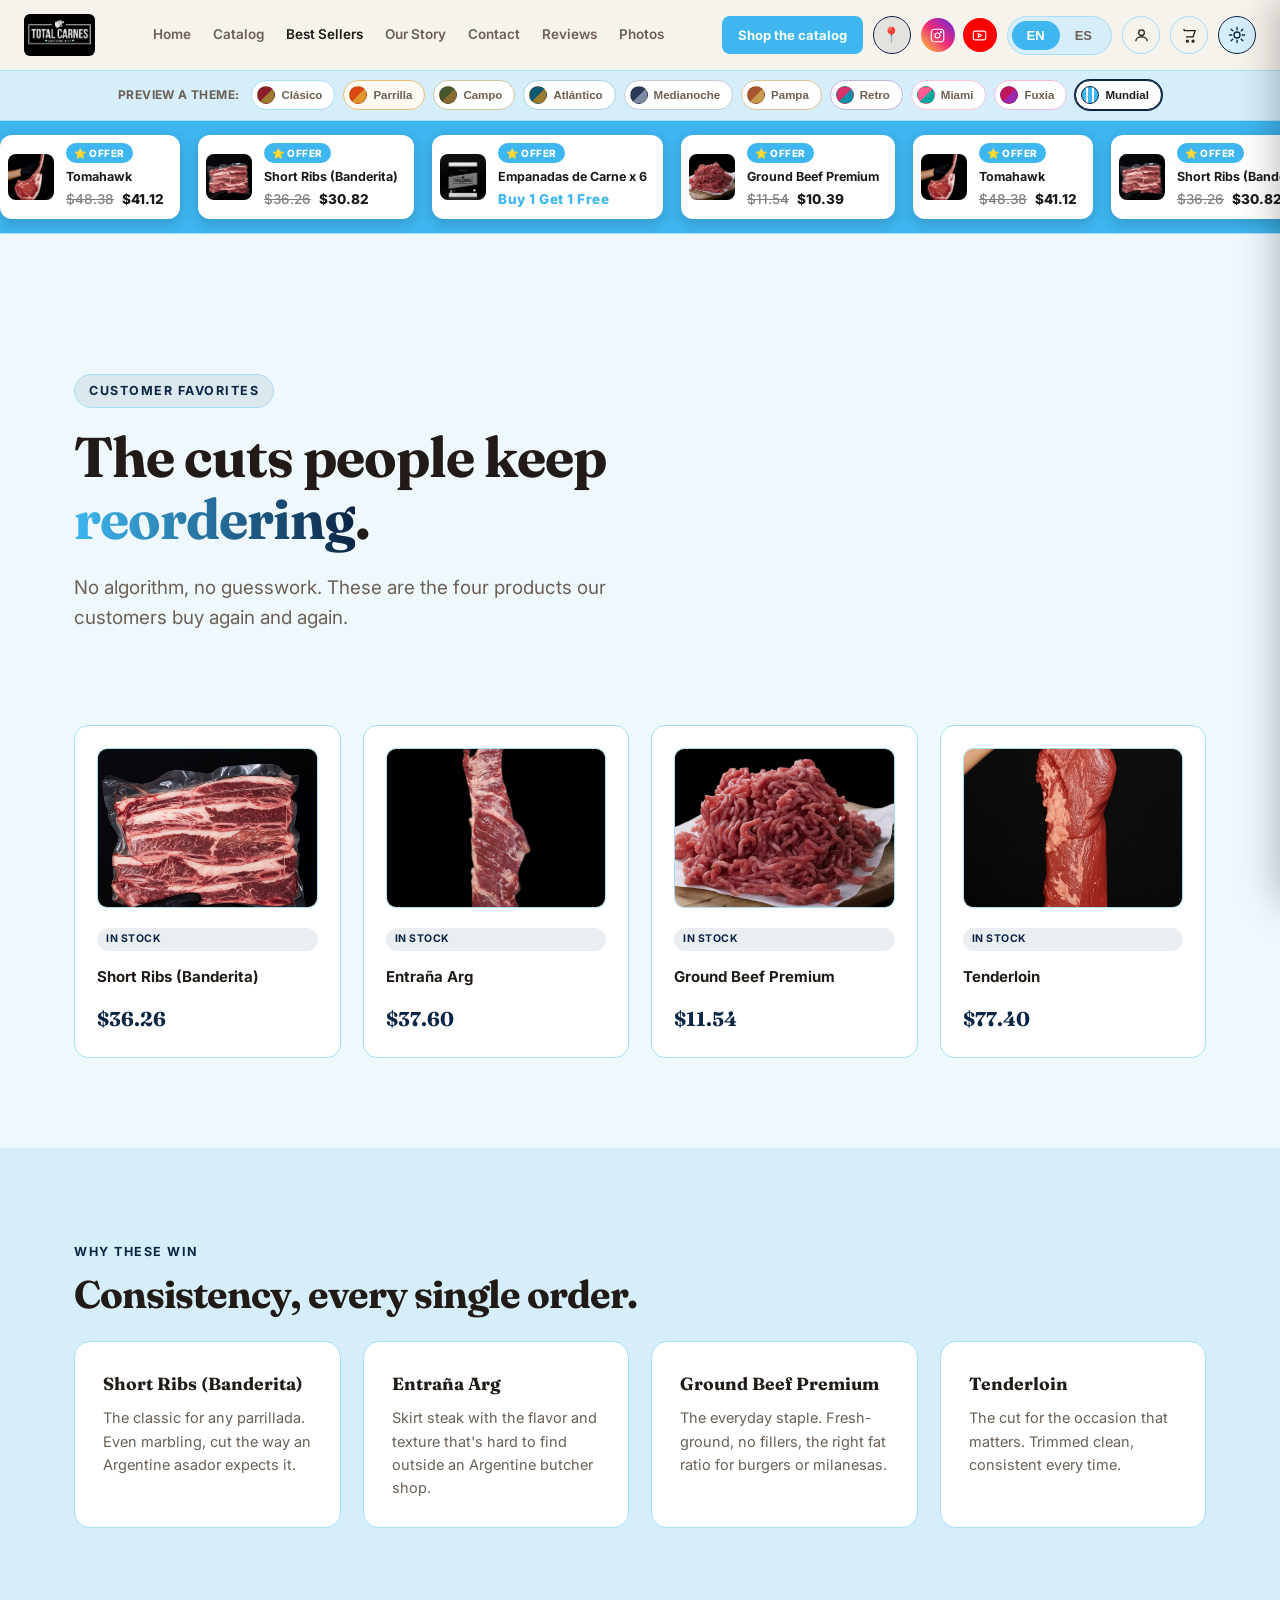
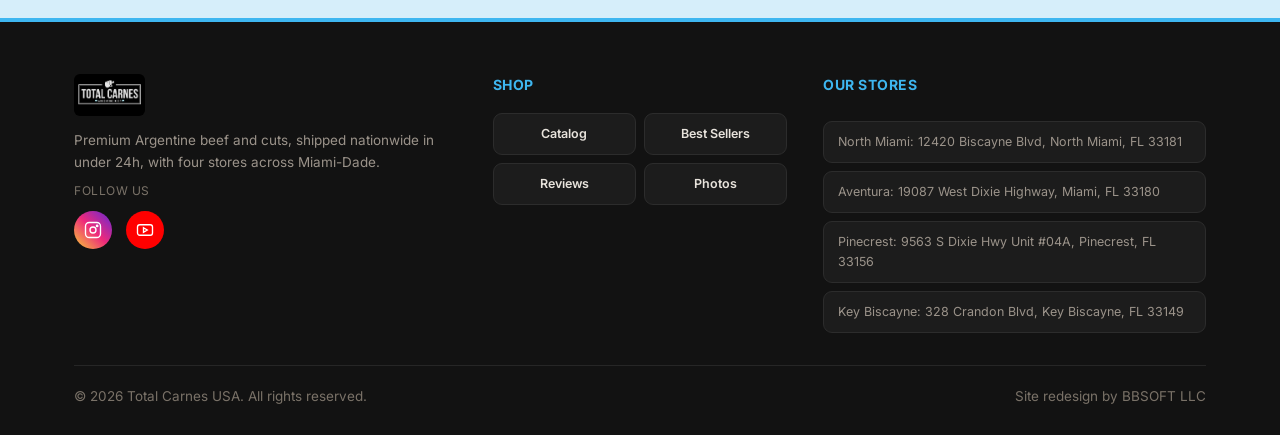
==== best-sellers.html @ 995b19f8 "Fix reviews not translating on the Contact page, trim review meta lines Contact page's onLangChange " ====
<!DOCTYPE html>
<html lang="en">
<head>
<meta charset="UTF-8">
<meta name="viewport" content="width=device-width, initial-scale=1.0">
<title>Best Sellers | Total Carnes USA</title>
<meta name="description" content="The cuts Total Carnes USA customers reorder most: Short Ribs, Entraña, Ground Beef Premium and Tenderloin.">
<meta property="og:title" content="Best Sellers | Total Carnes USA">
<meta property="og:description" content="The cuts Total Carnes USA customers reorder most: Short Ribs, Entraña, Ground Beef Premium and Tenderloin.">
<meta property="og:type" content="website">
<meta property="og:url" content="https://totalcarnesusa.pages.dev/best-sellers.html">
<meta property="og:image" content="https://totalcarnesusa.pages.dev/assets/images/store/storefront-day.png">
<meta property="og:image:width" content="400">
<meta property="og:image:height" content="298">
<meta name="twitter:card" content="summary_large_image">
<meta name="twitter:title" content="Best Sellers | Total Carnes USA">
<meta name="twitter:description" content="The cuts Total Carnes USA customers reorder most: Short Ribs, Entraña, Ground Beef Premium and Tenderloin.">
<meta name="twitter:image" content="https://totalcarnesusa.pages.dev/assets/images/store/storefront-day.png">
<link rel="stylesheet" href="assets/style.css?v=40">
</head>
<body>

<div class="cart-drawer-overlay" id="cart-overlay" onclick="closeCart()"></div>
<div class="cart-drawer" id="cart-drawer">
  <div class="cart-drawer-header">
    <h3 data-i18n="cart_title">Your cart</h3>
    <button class="cart-drawer-close" onclick="closeCart()">✕</button>
  </div>
  <div class="cart-drawer-body" id="cart-drawer-body"></div>
  <div class="cart-drawer-footer">
    <div class="cart-drawer-total-row"><span data-i18n="cart_total">Total</span><span id="cart-drawer-total">$0.00</span></div>
    <button class="btn btn-primary" style="width:100%;justify-content:center;" onclick="checkoutCart()" data-i18n="cart_checkout">Request this order</button>
  </div>
</div>

<div class="smoke-layer" aria-hidden="true">
  <div class="smoke-col c1"><div class="smoke-puff"></div><div class="smoke-puff p2"></div><div class="smoke-puff p3"></div></div>
  <div class="smoke-col c2"><div class="smoke-puff"></div><div class="smoke-puff p2"></div><div class="smoke-puff p3"></div></div>
  <div class="smoke-col c3"><div class="smoke-puff"></div><div class="smoke-puff p2"></div><div class="smoke-puff p3"></div></div>
  <div class="smoke-col c4"><div class="smoke-puff"></div><div class="smoke-puff p2"></div><div class="smoke-puff p3"></div></div>
  <div class="smoke-col c5"><div class="smoke-puff"></div><div class="smoke-puff p2"></div><div class="smoke-puff p3"></div></div>
</div>
<div class="flame-strip" aria-hidden="true">
  <div class="flame f1"></div>
  <div class="flame f2"></div>
  <div class="flame f3"></div>
  <div class="flame f4"></div>
  <div class="flame f5"></div>
  <div class="flame f6"></div>
  <div class="spark s1"></div>
  <div class="spark s2"></div>
  <div class="spark s3"></div>
  <div class="spark s4"></div>
  <div class="spark s5"></div>
  <div class="spark s6"></div>
  <div class="spark s7"></div>
  <div class="spark s8"></div>
  <div class="spark s9"></div>
  <div class="spark s10"></div>
  <div class="spark s11"></div>
  <div class="spark s12"></div>
</div>

<nav class="nav">
  <div class="nav-inner">
    <a href="index.html" class="logo-link"><img src="assets/images/logo.jpg" alt="Total Carnes" class="logo-img"></a>
    <div class="nav-links">
      <a href="index.html" data-i18n="nav_home">Home</a>
      <a href="catalogo.html" data-i18n="nav_catalog">Catalog</a>
      <a href="best-sellers.html" class="current" data-i18n="nav_best">Best Sellers</a>
      <a href="nosotros.html" data-i18n="nav_about">Our Story</a>
      <a href="contacto.html" data-i18n="nav_contact">Contact</a>
      <a href="reviews.html" data-i18n="nav_reviews">Reviews</a>
      <a href="contacto.html#photos-section" data-i18n="nav_photos">Photos</a>
    </div>
    <div class="nav-right">
      <a class="nav-cta" href="catalogo.html" data-i18n="nav_cta">Shop the catalog</a>
      <a class="nav-geo" href="contacto.html#stores-map" title="Find nearest store" aria-label="Find nearest store">📍</a>
      <div class="brand-links nav-brand">
        <a class="icon-instagram" href="https://www.instagram.com/totalcarnes.usa/" target="_blank" rel="noopener" aria-label="Instagram"><svg viewBox="0 0 24 24" fill="none" stroke="currentColor" stroke-width="1.8"><rect x="2" y="2" width="20" height="20" rx="5"></rect><circle cx="12" cy="12" r="4"></circle><circle cx="17.5" cy="6.5" r="1"></circle></svg></a>
        <a class="icon-youtube" href="https://www.youtube.com/watch?v=zVFxLFJM9HE" target="_blank" rel="noopener" aria-label="YouTube"><svg viewBox="0 0 24 24" fill="none" stroke="currentColor" stroke-width="1.8"><rect x="2" y="5" width="20" height="14" rx="3"></rect><polygon points="10 9 15 12 10 15 10 9"></polygon></svg></a>
      </div>
      <div class="lang-toggle">
        <button id="btn-en" class="active" onclick="setLang('en')">EN</button>
        <button id="btn-es" onclick="setLang('es')">ES</button>
      </div>
      <div class="account-dropdown">
        <button class="icon-btn" onclick="toggleAccountPanel()" aria-label="Account">
          <svg viewBox="0 0 24 24" fill="none" stroke="currentColor" stroke-width="1.8"><circle cx="12" cy="8" r="4"></circle><path d="M4 20c0-4 4-6 8-6s8 2 8 6"></path></svg>
        </button>
        <div class="account-panel" id="account-panel">
          <h4 data-i18n="account_title">Account</h4>
          <button class="btn btn-primary" onclick="alert(window.tcAccountNote || 'Design preview. Sign-in would connect to your real customer accounts system.')" data-i18n="account_signin">Sign in</button>
          <div class="account-panel-grid">
            <button data-i18n="account_orders">Orders</button>
            <button data-i18n="account_profile">Profile</button>
          </div>
          <p class="account-note" data-i18n="account_note">Design preview. Sign-in would connect to your real customer accounts system.</p>
        </div>
      </div>
      <button class="icon-btn" onclick="toggleCart()" aria-label="Cart">
        <svg viewBox="0 0 24 24" fill="none" stroke="currentColor" stroke-width="1.8"><path d="M3 4h2l.4 2M7 14h10l3-9H6.4"></path><circle cx="9" cy="20" r="1.4"></circle><circle cx="17" cy="20" r="1.4"></circle></svg>
        <span class="cart-badge" id="cart-badge">0</span>
      </button>
<button class="theme-toggle" onclick="toggleTheme()" aria-label="Toggle light/dark theme">
        <svg class="icon-moon" viewBox="0 0 24 24" fill="none" stroke="currentColor" stroke-width="1.8" stroke-linecap="round" stroke-linejoin="round"><path d="M21 12.5A8.5 8.5 0 1 1 11.5 3 7 7 0 0 0 21 12.5z"></path></svg>
        <svg class="icon-sun" viewBox="0 0 24 24" fill="none" stroke="currentColor" stroke-width="1.8" stroke-linecap="round" stroke-linejoin="round"><circle cx="12" cy="12" r="4"></circle><path d="M12 2v3M12 19v3M4.2 4.2l2.1 2.1M17.7 17.7l2.1 2.1M2 12h3M19 12h3M4.2 19.8l2.1-2.1M17.7 6.3l2.1-2.1"></path></svg>
      </button>
    </div>
    <button class="nav-burger" id="nav-burger" aria-label="Menu"><span></span><span></span><span></span></button>
  </div>
  <div class="mobile-menu" id="mobile-menu">
    <a href="index.html" data-i18n="nav_home">Home</a>
    <a href="catalogo.html" data-i18n="nav_catalog">Catalog</a>
    <a href="best-sellers.html" data-i18n="nav_best">Best Sellers</a>
    <a href="nosotros.html" data-i18n="nav_about">Our Story</a>
    <a href="contacto.html" data-i18n="nav_contact">Contact</a>
      <a href="reviews.html" data-i18n="nav_reviews">Reviews</a>
      <a href="contacto.html#photos-section" data-i18n="nav_photos">Photos</a>
  </div>
</nav>

<div class="theme-strip">
  <span class="theme-strip-label" data-i18n="palette_label">Preview a theme:</span>
  <div class="theme-strip-swatches">
    <button class="swatch-btn" data-palette="classic" onclick="setPalette('classic')"><span class="swatch-dot sw-classic"></span>Clásico</button>
    <button class="swatch-btn" data-palette="parrilla" onclick="setPalette('parrilla')"><span class="swatch-dot sw-parrilla"></span>Parrilla</button>
    <button class="swatch-btn" data-palette="campo" onclick="setPalette('campo')"><span class="swatch-dot sw-campo"></span>Campo</button>
    <button class="swatch-btn" data-palette="atlantico" onclick="setPalette('atlantico')"><span class="swatch-dot sw-atlantico"></span>Atlántico</button>
    <button class="swatch-btn" data-palette="medianoche" onclick="setPalette('medianoche')"><span class="swatch-dot sw-medianoche"></span>Medianoche</button>
    <button class="swatch-btn" data-palette="pampa" onclick="setPalette('pampa')"><span class="swatch-dot sw-pampa"></span>Pampa</button>
    <button class="swatch-btn" data-palette="retro" onclick="setPalette('retro')"><span class="swatch-dot sw-retro"></span>Retro</button>
    <button class="swatch-btn" data-palette="miami" onclick="setPalette('miami')"><span class="swatch-dot sw-miami"></span>Miami</button>
    <button class="swatch-btn" data-palette="fuxia" onclick="setPalette('fuxia')"><span class="swatch-dot sw-fuxia"></span>Fuxia</button>
    <button class="swatch-btn active" data-palette="mundial" onclick="setPalette('mundial')"><span class="swatch-dot sw-mundial"></span>Mundial</button>
  </div>
</div>

<div class="offers-ticker">
  <div class="offers-track"></div>
</div>

<section class="page-hero">
  <div class="container">
    <div class="hero-content">
      <span class="eyebrow" data-i18n="ph_eyebrow">CUSTOMER FAVORITES</span>
      <h1 data-i18n="ph_title">The cuts people keep <span class="grad">reordering</span>.</h1>
      <p class="subhead" data-i18n="ph_sub">No algorithm, no guesswork. These are the four products our customers buy again and again.</p>
    </div>
  </div>
</section>

<section style="padding-top:0;">
  <div class="container">
    <div class="grid" id="grid-best"></div>
  </div>
</section>

<section class="story-section">
  <div class="container">
    <div class="fade-in">
      <span class="section-tag" data-i18n="why_tag">WHY THESE WIN</span>
      <h2 class="section-title" data-i18n="why_title">Consistency, every single order.</h2>
    </div>
    <div class="grid">
      <div class="card fade-in">
        <h3 data-i18n="why1_title">Short Ribs (Banderita)</h3>
        <p data-i18n="why1_desc">The classic for any parrillada. Even marbling, cut the way an Argentine asador expects it.</p>
      </div>
      <div class="card fade-in">
        <h3 data-i18n="why2_title">Entraña Arg</h3>
        <p data-i18n="why2_desc">Skirt steak with the flavor and texture that's hard to find outside an Argentine butcher shop.</p>
      </div>
      <div class="card fade-in">
        <h3 data-i18n="why3_title">Ground Beef Premium</h3>
        <p data-i18n="why3_desc">The everyday staple. Fresh-ground, no fillers, the right fat ratio for burgers or milanesas.</p>
      </div>
      <div class="card fade-in">
        <h3 data-i18n="why4_title">Tenderloin</h3>
        <p data-i18n="why4_desc">The cut for the occasion that matters. Trimmed clean, consistent every time.</p>
      </div>
    </div>
  </div>
</section>

<footer>
  <div class="container">
    <div class="footer-grid">
      <div class="footer-col">
        <img src="assets/images/logo.jpg" alt="Total Carnes" class="logo-img" style="margin-bottom:14px;">
        <p data-i18n="footer_brand_desc">Premium Argentine beef and cuts, shipped nationwide in under 24h, with four stores across Miami-Dade.</p>
        <span class="footer-follow-label" data-i18n="footer_follow">Follow us</span>
        <div class="brand-links">
          <a class="icon-instagram" href="https://www.instagram.com/totalcarnes.usa/" target="_blank" rel="noopener" aria-label="Instagram"><svg viewBox="0 0 24 24" fill="none" stroke="currentColor" stroke-width="1.8"><rect x="2" y="2" width="20" height="20" rx="5"></rect><circle cx="12" cy="12" r="4"></circle><circle cx="17.5" cy="6.5" r="1"></circle></svg></a>
          <a class="icon-youtube" href="https://www.youtube.com/watch?v=zVFxLFJM9HE" target="_blank" rel="noopener" aria-label="YouTube"><svg viewBox="0 0 24 24" fill="none" stroke="currentColor" stroke-width="1.8"><rect x="2" y="5" width="20" height="14" rx="3"></rect><polygon points="10 9 15 12 10 15 10 9"></polygon></svg></a>
        </div>
      </div>
      <div class="footer-col">
        <h4 data-i18n="footer_shop">Shop</h4>
        <div class="footer-col-buttons">
          <a class="footer-link-btn" href="catalogo.html" data-i18n="nav_catalog">📋 Catalog</a>
          <a class="footer-link-btn" href="best-sellers.html" data-i18n="nav_best">⭐ Best Sellers</a>
          <a class="footer-link-btn" href="reviews.html" data-i18n="nav_reviews">💬 Reviews</a>
          <a class="footer-link-btn" href="contacto.html#photos-section" data-i18n="nav_photos">📷 Photos</a>
        </div>
      </div>
      <div class="footer-col">
        <a href="contacto.html#stores-map"><h4 class="footer-link-btn-heading" data-i18n="footer_locations_title">📍 Our stores</h4></a>
        <div class="footer-col-buttons footer-stores">
          <a class="footer-store-link" href="contacto.html#stores-map" data-i18n="addr_northmiami">North Miami: 12420 Biscayne Blvd</a>
          <a class="footer-store-link" href="contacto.html#stores-map" data-i18n="addr_aventura">Aventura: 19087 West Dixie Highway</a>
          <a class="footer-store-link" href="contacto.html#stores-map" data-i18n="addr_pinecrest">Pinecrest: 9563 S Dixie Hwy #04A</a>
          <a class="footer-store-link" href="contacto.html#stores-map" data-i18n="addr_keybiscayne">Key Biscayne: 328 Crandon Blvd</a>
        </div>
      </div>
    </div>
    <div class="footer-bottom">
      <span data-i18n="footer_rights">© 2026 Total Carnes USA. All rights reserved.</span>
      <span data-i18n="footer_credit">Site redesign by BBSOFT LLC</span>
    </div>
  </div>
</footer>

<script src="assets/cart.js"></script>
<script src="assets/common.js?v=24"></script>
<script src="assets/catalog-data.js?v=26"></script>
<script>
initSite({
  en:{
    ph_eyebrow:"CUSTOMER FAVORITES",
    ph_title:'The cuts people keep <span class="grad">reordering</span>.',
    ph_sub:"No algorithm, no guesswork. These are the four products our customers buy again and again.",
    why_tag:"WHY THESE WIN",
    why_title:"Consistency, every single order.",
    why1_title:"Short Ribs (Banderita)", why1_desc:"The classic for any parrillada. Even marbling, cut the way an Argentine asador expects it.",
    why2_title:"Entraña Arg", why2_desc:"Skirt steak with the flavor and texture that's hard to find outside an Argentine butcher shop.",
    why3_title:"Ground Beef Premium", why3_desc:"The everyday staple. Fresh-ground, no fillers, the right fat ratio for burgers or milanesas.",
    why4_title:"Tenderloin", why4_desc:"The cut for the occasion that matters. Trimmed clean, consistent every time.",
    unit_lb:"/lb"
  },
  es:{
    ph_eyebrow:"FAVORITOS DE LOS CLIENTES",
    ph_title:'Los cortes que la gente vuelve a <span class="grad">pedir</span>.',
    ph_sub:"Sin algoritmos ni adivinanzas. Estos son los cuatro productos que nuestros clientes compran una y otra vez.",
    why_tag:"POR QUÉ GANAN",
    why_title:"Consistencia, en cada pedido.",
    why1_title:"Short Ribs (Banderita)", why1_desc:"El clásico de toda parrillada. Marmoleo uniforme, cortado como espera un asador argentino.",
    why2_title:"Entraña Arg", why2_desc:"Con el sabor y la textura difíciles de encontrar fuera de una carnicería argentina.",
    why3_title:"Ground Beef Premium", why3_desc:"El básico de todos los días. Recién molido, sin rellenos, con la proporción de grasa justa.",
    why4_title:"Tenderloin (Lomo)", why4_desc:"El corte para la ocasión especial. Bien limpio, consistente siempre.",
    unit_lb:"/lb"
  }
});
function renderBestGrid(){
  renderBestSellers('grid-best', [
    ["Short Ribs (Banderita)", 36.26, "short-ribs-banderita", true],
    ["Entraña Arg", 37.60, "entrana-arg", true],
    ["Ground Beef Premium", 11.54, "ground-beef-premium", true],
    ["Tenderloin", 77.40, "tenderloin", true]
  ]);
}
renderBestGrid();
renderOffersTicker();
window.onLangChange = function(){ renderBestGrid(); renderOffersTicker(); };
</script>
</body>
</html>
---- assets/style.css ----
@import url('https://fonts.googleapis.com/css2?family=Fraunces:opsz,wght@9..144,500;9..144,600;9..144,700;9..144,800&family=Inter:wght@400;500;600;700;800&family=VT323&display=swap');

:root{
  /* default = light, "Classic" palette — deep wine red, neutral ivory */
  --bg:#f6f2ec;
  --bg-alt:#ece4d8;
  --card:#ffffff;
  --border:#ddd0bd;
  --text:#211a16;
  --muted:#6c5f54;
  --accent:#8e1d2c;
  --accent2:#9c7a2e;
  --accent-soft:rgba(142,29,44,0.08);
  --gold-soft:rgba(156,122,46,0.1);
}

/* dark mode — softer charcoal/brown, not pure black */
[data-theme="dark"]{
  --bg:#241a16;
  --bg-alt:#2c211c;
  --card:#342621;
  --border:#4a3a32;
  --text:#f6efe6;
  --muted:#c2b1a3;
  --accent:#b3404a;
  --accent2:#c9a13d;
  --accent-soft:rgba(179,64,74,0.16);
  --gold-soft:rgba(201,161,61,0.12);
}
[data-theme="dark"] .nav{background:rgba(36,26,22,0.96);}
[data-theme="light"] .nav{background:rgba(246,242,236,0.96);}
.lang-toggle, .theme-toggle{background:rgba(255,255,255,0.6);}
[data-theme="dark"] .lang-toggle, [data-theme="dark"] .theme-toggle{background:rgba(52,38,33,0.85);}
[data-theme="light"] .btn-secondary:hover{background:var(--bg-alt);}

/* alternate color palettes — distinct hue + tint, not just accent color */

/* Parrilla — vivid fire orange, high-contrast char tones */
[data-palette="parrilla"]{
  --accent:#d9480f; --accent2:#e0962a;
  --accent-soft:rgba(217,72,15,0.12); --gold-soft:rgba(224,150,42,0.14);
  --bg:#fdebd6; --bg-alt:#fad9b3; --card:#fffaf3; --border:#f0bd7d;
}
[data-theme="dark"][data-palette="parrilla"]{
  --accent:#ff7a29; --accent2:#ffc24d;
  --accent-soft:rgba(255,122,41,0.22); --gold-soft:rgba(255,194,77,0.16);
  --bg:#1a0f08; --bg-alt:#23140a; --card:#2e190d; --border:#4a2812;
  --text:#fbe9d6; --muted:#d3a787;
}

/* Campo — olive green, earthy cream */
[data-palette="campo"]{
  --accent:#46562b; --accent2:#8a6c30;
  --accent-soft:rgba(70,86,43,0.1); --gold-soft:rgba(138,108,48,0.12);
  --bg:#f3f1e2; --bg-alt:#e7e2c8; --card:#ffffff; --border:#cdc49a;
}
[data-theme="dark"][data-palette="campo"]{
  --accent:#7c9a52; --accent2:#c9a66b;
  --accent-soft:rgba(124,154,82,0.18); --gold-soft:rgba(201,166,107,0.14);
  --bg:#161a0f; --bg-alt:#1e2415; --card:#272e1c; --border:#3a4527;
  --text:#f1f0e4; --muted:#bfc1a7;
}

/* Atlántico — teal & navy, coastal */
[data-palette="atlantico"]{
  --accent:#0e5a73; --accent2:#9c7a2e;
  --accent-soft:rgba(14,90,115,0.1); --gold-soft:rgba(156,122,46,0.1);
  --bg:#e7f2f5; --bg-alt:#cfe6ec; --card:#ffffff; --border:#a9d2dc;
}
[data-theme="dark"][data-palette="atlantico"]{
  --accent:#3a93b3; --accent2:#d4a13d;
  --accent-soft:rgba(58,147,179,0.18); --gold-soft:rgba(212,161,61,0.14);
  --bg:#081820; --bg-alt:#0d212a; --card:#142e38; --border:#234650;
  --text:#e9f4f6; --muted:#a7c2c8;
}

/* Medianoche — navy/charcoal with silver, premium/elegant */
[data-palette="medianoche"]{
  --accent:#2b3a55; --accent2:#7d8aa3;
  --accent-soft:rgba(43,58,85,0.1); --gold-soft:rgba(125,138,163,0.14);
  --bg:#eceef2; --bg-alt:#dde1e8; --card:#ffffff; --border:#c4cad6;
}
[data-theme="dark"][data-palette="medianoche"]{
  --accent:#5b73a3; --accent2:#c7ccd6;
  --accent-soft:rgba(91,115,163,0.22); --gold-soft:rgba(199,204,214,0.12);
  --bg:#0a0d14; --bg-alt:#10141d; --card:#161b26; --border:#252c3b;
  --text:#eef0f5; --muted:#a3aabb;
}

/* Pampa — terracotta & wheat, warm and neutral */
[data-palette="pampa"]{
  --accent:#a8542c; --accent2:#c79a4f;
  --accent-soft:rgba(168,84,44,0.1); --gold-soft:rgba(199,154,79,0.14);
  --bg:#f8eee0; --bg-alt:#efdfc4; --card:#ffffff; --border:#ddc295;
}
[data-theme="dark"][data-palette="pampa"]{
  --accent:#d37a45; --accent2:#e0bb73;
  --accent-soft:rgba(211,122,69,0.2); --gold-soft:rgba(224,187,115,0.14);
  --bg:#1d140d; --bg-alt:#261b11; --card:#312317; --border:#4a3520;
  --text:#f5e9d8; --muted:#c7ad8e;
}

/* Retro — 1980s arcade/console: neon magenta + green, pixel font */
[data-palette="retro"]{
  --accent:#d6336c; --accent2:#0891a8;
  --accent-soft:rgba(214,51,108,0.1); --gold-soft:rgba(8,145,168,0.12);
  --bg:#e9e6f7; --bg-alt:#d9d3ef; --card:#ffffff; --border:#bdb3e0;
}
[data-theme="dark"][data-palette="retro"]{
  --accent:#ff2e88; --accent2:#39ff8c;
  --accent-soft:rgba(255,46,136,0.22); --gold-soft:rgba(57,255,140,0.14);
  --bg:#0a0a18; --bg-alt:#11112a; --card:#181838; --border:#2e2e58;
  --text:#eef0ff; --muted:#9b9bc9;
}
/* retro accent font only on big display headings — keeps Fraunces everywhere else */
[data-palette="retro"] h1{
  font-family:'VT323', monospace;letter-spacing:1px;text-transform:uppercase;
}
[data-palette="retro"] .product-card, [data-palette="retro"] .card, [data-palette="retro"] .location-card{
  border-width:2px;border-style:solid;position:relative;
}
[data-theme="dark"][data-palette="retro"] .product-card:hover,
[data-theme="dark"][data-palette="retro"] .card:hover{
  box-shadow:0 0 0 2px var(--accent2), 0 0 18px rgba(57,255,140,0.4);
}
/* small retro game-icon stickers on cards, decorative only */
[data-palette="retro"] .product-card::after, [data-palette="retro"] .card::after{
  content:'🕹️';position:absolute;top:10px;right:10px;font-size:15px;opacity:.55;
}
[data-palette="retro"] .product-card:nth-child(3n+2)::after, [data-palette="retro"] .card:nth-child(3n+2)::after{content:'👾';}
[data-palette="retro"] .product-card:nth-child(3n+3)::after, [data-palette="retro"] .card:nth-child(3n+3)::after{content:'🍄';}
[data-palette="retro"] .eyebrow::before{content:'⭐ ';}

/* Miami — Inter Miami CF pink & black */
[data-palette="miami"]{
  --accent:#f7b5cd; --accent2:#1a1a1a;
  --accent-soft:rgba(247,181,205,0.18); --gold-soft:rgba(26,26,26,0.08);
  --bg:#fff0f6; --bg-alt:#fde1ec; --card:#ffffff; --border:#f6c4dc;
}
[data-theme="dark"][data-palette="miami"]{
  --accent:#ff6fb0; --accent2:#f7b5cd;
  --accent-soft:rgba(255,111,176,0.22); --gold-soft:rgba(247,181,205,0.14);
  --bg:#120608; --bg-alt:#1a0b0f; --card:#241016; --border:#3a1c26;
  --text:#fbe9f0; --muted:#c98ba6;
}

/* Mundial — Argentina albiceleste, vivid sky blue & navy */
[data-palette="mundial"]{
  --accent:#3eb6f0; --accent2:#0b2545;
  --accent-soft:rgba(62,182,240,0.14); --gold-soft:rgba(11,37,69,0.08);
  --bg:#eef8fd; --bg-alt:#d6eefa; --card:#ffffff; --border:#a8def5;
}
[data-theme="dark"][data-palette="mundial"]{
  --accent:#5cd0ff; --accent2:#ffd54a;
  --accent-soft:rgba(92,208,255,0.22); --gold-soft:rgba(255,213,74,0.14);
  --bg:#040d1a; --bg-alt:#081729; --card:#0d2138; --border:#16385a;
  --text:#e8f7ff; --muted:#8fc4e0;
}

/* Fuxia — vivid magenta/fuchsia with deep purple */
[data-palette="fuxia"]{
  --accent:#c2185b; --accent2:#9c27b0;
  --accent-soft:rgba(194,24,91,0.1); --gold-soft:rgba(156,39,176,0.12);
  --bg:#fdf0f6; --bg-alt:#fbe0ee; --card:#ffffff; --border:#f3b8da;
}
[data-theme="dark"][data-palette="fuxia"]{
  --accent:#ff3d9a; --accent2:#c454e0;
  --accent-soft:rgba(255,61,154,0.22); --gold-soft:rgba(196,84,224,0.16);
  --bg:#1a0a14; --bg-alt:#23101c; --card:#2e1426; --border:#4a1f3c;
  --text:#fbe9f3; --muted:#cf9bba;
}

/* Parrilla theme — real-looking black grill smoke, rising from the bottom, every page */
.smoke-layer{
  position:fixed;inset:0;pointer-events:none;z-index:400;overflow:hidden;display:none;
  contain:strict;
}
[data-palette="parrilla"] .smoke-layer{display:block;}
.smoke-col{position:absolute;bottom:-40px;width:120px;height:100%;}
.smoke-col.c1{left:2%;}
.smoke-col.c2{left:22%;}
.smoke-col.c3{left:42%;}
.smoke-col.c4{left:62%;}
.smoke-col.c5{left:82%;}
.smoke-puff{
  position:absolute;bottom:0;left:0;width:100px;height:170px;
  border-radius:45% 55% 50% 50% / 60% 60% 40% 40%;
  background:radial-gradient(ellipse at 50% 60%, rgba(15,15,15,0.32) 0%, rgba(35,35,35,0.2) 40%, rgba(50,50,50,0.08) 65%, transparent 80%);
  filter:blur(7px);opacity:0;animation:smoke-rise 7s cubic-bezier(.3,.6,.4,1) infinite;
  will-change:transform,opacity;
}
[data-theme="dark"] .smoke-puff{
  background:radial-gradient(ellipse at 50% 60%, rgba(225,225,225,0.22) 0%, rgba(190,190,190,0.14) 40%, rgba(160,160,160,0.06) 65%, transparent 80%);
}
.smoke-puff.p2{width:80px;height:140px;animation-delay:1.6s;filter:blur(9px);}
.smoke-puff.p3{width:64px;height:110px;animation-delay:3.2s;filter:blur(10px);}
.smoke-col.c2 .smoke-puff{animation-delay:0.9s;}
.smoke-col.c2 .smoke-puff.p2{animation-delay:2.5s;}
.smoke-col.c2 .smoke-puff.p3{animation-delay:4.1s;}
.smoke-col.c3 .smoke-puff{animation-delay:2.1s;}
.smoke-col.c3 .smoke-puff.p2{animation-delay:3.7s;}
.smoke-col.c3 .smoke-puff.p3{animation-delay:5.3s;}
.smoke-col.c4 .smoke-puff{animation-delay:0.4s;}
.smoke-col.c4 .smoke-puff.p2{animation-delay:2.0s;}
.smoke-col.c4 .smoke-puff.p3{animation-delay:3.6s;}
.smoke-col.c5 .smoke-puff{animation-delay:2.8s;}
.smoke-col.c5 .smoke-puff.p2{animation-delay:4.4s;}
.smoke-col.c5 .smoke-puff.p3{animation-delay:6.0s;}
@keyframes smoke-rise{
  0%{ bottom:-10%; transform:translateX(0) scale(0.55) rotate(0deg); opacity:0; }
  8%{ opacity:0.5; }
  30%{ transform:translateX(-18px) scale(0.95) rotate(-5deg); }
  55%{ bottom:45%; transform:translateX(22px) scale(1.4) rotate(6deg); opacity:0.3; }
  80%{ transform:translateX(-10px) scale(1.9) rotate(-4deg); opacity:0.13; }
  100%{ bottom:108%; transform:translateX(15px) scale(2.4) rotate(5deg); opacity:0; }
}

/* Parrilla theme — small flames and rising embers along the bottom edge */
.flame-strip{
  position:fixed;bottom:0;left:0;width:100%;height:320px;
  pointer-events:none;z-index:401;display:none;overflow:visible;
  contain:layout style paint;
}
[data-palette="parrilla"] .flame-strip{display:block;}
.flame-strip::before{
  content:'';position:absolute;bottom:0;left:0;width:100%;height:22px;
  background:linear-gradient(0deg, rgba(255,110,20,0.35), transparent);
  filter:blur(6px);
}
.flame{
  position:absolute;bottom:-6px;width:20px;height:26px;
  background:linear-gradient(0deg, #fff3c4 0%, #ffc23f 22%, #ff8a1a 50%, #e23a0a 78%, transparent 100%);
  clip-path:polygon(50% 0%, 68% 22%, 84% 42%, 72% 62%, 88% 80%, 50% 100%, 12% 80%, 28% 62%, 16% 42%, 32% 22%);
  opacity:.85;
  animation:flame-flicker 1.3s ease-in-out infinite alternate;
  transform-origin:50% 100%;
  will-change:transform,opacity;
}
.flame.f1{left:3%;height:20px;animation-duration:1.05s;}
.flame.f2{left:18%;height:28px;animation-duration:1.6s;animation-delay:.2s;}
.flame.f3{left:35%;height:22px;animation-duration:1.25s;animation-delay:.45s;}
.flame.f4{left:53%;height:30px;animation-duration:1.7s;animation-delay:.1s;}
.flame.f5{left:71%;height:21px;animation-duration:1.15s;animation-delay:.35s;}
.flame.f6{left:87%;height:25px;animation-duration:1.5s;animation-delay:.55s;}
@keyframes flame-flicker{
  0%{ transform:scaleY(1) scaleX(1) skewX(0deg); opacity:.8; }
  30%{ transform:scaleY(1.1) scaleX(.94) skewX(-4deg); opacity:.95; }
  60%{ transform:scaleY(.9) scaleX(1.06) skewX(4deg); opacity:.72; }
  100%{ transform:scaleY(1.06) scaleX(.97) skewX(-2deg); opacity:.9; }
}
.spark{
  position:absolute;bottom:18px;width:4px;height:4px;border-radius:50%;
  background:radial-gradient(circle, #fff6d0 0%, #ffb347 45%, #e0480f 75%, transparent 100%);
  box-shadow:0 0 3px 1px rgba(255,90,10,0.7);
  opacity:0;
  animation:spark-rise 3.2s ease-out infinite;
  will-change:transform,opacity;
}
.spark.s1{left:5%;animation-delay:0s;}
.spark.s2{left:14%;animation-delay:.9s;}
.spark.s3{left:23%;animation-delay:.4s;}
.spark.s4{left:32%;animation-delay:1.6s;}
.spark.s5{left:41%;animation-delay:1.1s;}
.spark.s6{left:50%;animation-delay:.2s;}
.spark.s7{left:59%;animation-delay:1.8s;}
.spark.s8{left:67%;animation-delay:.7s;}
.spark.s9{left:76%;animation-delay:1.4s;}
.spark.s10{left:85%;animation-delay:.3s;}
.spark.s11{left:92%;animation-delay:1.0s;}
.spark.s12{left:98%;animation-delay:1.9s;}
@keyframes spark-rise{
  0%{ bottom:14px; opacity:0; transform:translateX(0) scale(1); }
  10%{ opacity:1; }
  60%{ transform:translateX(16px) scale(.75); }
  100%{ bottom:300px; opacity:0; transform:translateX(-12px) scale(.25); }
}

/* photo gallery */
.photo-carousel{overflow:hidden;position:relative;margin-bottom:32px;-webkit-mask-image:linear-gradient(90deg,transparent,#000 4%,#000 96%,transparent);mask-image:linear-gradient(90deg,transparent,#000 4%,#000 96%,transparent);}
.photo-track{display:flex;gap:14px;width:max-content;animation:reviews-scroll 90s linear infinite;}
.photo-track img{width:220px;height:160px;object-fit:cover;border-radius:12px;border:1px solid var(--border);flex:0 0 auto;}
.photo-grid{display:grid;grid-template-columns:repeat(auto-fill,minmax(180px,1fr));gap:14px;}
.photo-grid img{width:100%;height:160px;object-fit:cover;border-radius:12px;border:1px solid var(--border);transition:transform .2s;}
.photo-grid img:hover{transform:scale(1.03);}
.photo-gallery-note{font-size:12.5px;color:var(--muted);margin-top:16px;font-style:italic;}

/* real Google reviews carousel */
.reviews-carousel{overflow:hidden;position:relative;-webkit-mask-image:linear-gradient(90deg,transparent,#000 4%,#000 96%,transparent);mask-image:linear-gradient(90deg,transparent,#000 4%,#000 96%,transparent);}
.reviews-track{display:flex;gap:20px;width:max-content;animation:reviews-scroll 55s linear infinite;}
.reviews-track.paused{animation-play-state:paused;}
.review-slide{
  flex:0 0 300px;background:var(--card);border:1px solid var(--border);border-radius:16px;padding:24px;
  display:flex;flex-direction:column;gap:10px;transition:border-color .2s, transform .2s;
}
.review-slide-top{display:flex;align-items:center;justify-content:space-between;}
.review-slide-stars{color:#f5b400;font-size:14px;letter-spacing:2px;}
.review-slide-google{font-size:11px;color:var(--muted);font-weight:700;}
.review-slide-text{color:var(--muted);font-size:13.5px;font-style:italic;flex:1;line-height:1.5;}
.review-slide-author strong{display:block;font-size:13px;}
.review-slide-author span{font-size:11px;color:var(--muted);}
@keyframes reviews-scroll{from{transform:translateX(0);}to{transform:translateX(-50%);}}

/* offers ticker — continuous right-to-left marquee, below the theme strip */
.offers-ticker{
  overflow:hidden;background:var(--accent);border-bottom:1px solid var(--border);
  padding:14px 0;position:relative;z-index:2;
}
.offers-track{
  display:flex;gap:18px;width:max-content;
  animation:offers-scroll 38s linear infinite;
}
.offer-card{
  display:flex;align-items:center;gap:12px;background:#fff;
  border:none;border-radius:12px;padding:8px 16px 8px 8px;
  box-shadow:0 4px 14px rgba(0,0,0,0.18);
  white-space:nowrap;flex:0 0 auto;
}
.offer-card img{width:46px;height:46px;border-radius:8px;object-fit:cover;flex:0 0 auto;}
.offer-info{display:flex;flex-direction:column;gap:2px;}
.offer-badge{
  display:inline-block;background:var(--accent);color:#fff;font-size:10px;font-weight:800;
  letter-spacing:.5px;padding:2px 8px;border-radius:999px;margin-bottom:2px;width:fit-content;
}
.offer-name{color:#1a1a1a;font-weight:700;font-size:12.5px;}
.offer-price{color:#1a1a1a;font-weight:800;font-size:13.5px;}
.offer-price s{font-weight:500;opacity:.55;margin-right:5px;}
.offer-tag2x1{color:var(--accent);font-weight:800;font-size:13.5px;letter-spacing:.5px;}
@keyframes offers-scroll{
  from{transform:translateX(0);}
  to{transform:translateX(-50%);}
}

/* theme/palette preview strip below header */
.theme-strip{
  position:sticky;top:70px;z-index:850;margin-top:70px;
  background:var(--bg-alt);border-bottom:1px solid var(--border);
  padding:10px 24px;display:flex;align-items:center;gap:12px;flex-wrap:wrap;
  font-size:12px;justify-content:center;
}
.theme-strip-label{color:var(--muted);font-weight:700;letter-spacing:.4px;text-transform:uppercase;}
.theme-strip-swatches{display:flex;gap:8px;flex-wrap:wrap;}
@media(max-width:767px){
  .theme-strip{flex-direction:column;align-items:flex-start;padding:9px 14px;gap:6px;}
  .theme-strip-swatches{
    flex-wrap:nowrap;overflow-x:auto;width:100%;padding-bottom:4px;
    -webkit-overflow-scrolling:touch;scrollbar-width:none;
  }
  .theme-strip-swatches::-webkit-scrollbar{display:none;}
  .swatch-btn{flex:0 0 auto;}
}
.swatch-btn{
  display:flex;align-items:center;gap:6px;border:1px solid var(--border);background:var(--card);
  border-radius:999px;padding:5px 12px 5px 5px;cursor:pointer;color:var(--muted);font-weight:600;font-size:11.5px;
  transition:border-color .2s;
}
.swatch-btn:hover{border-color:var(--accent2);}
.swatch-btn.active{border-color:var(--accent2);color:var(--text);box-shadow:0 0 0 1px var(--accent2);}
.swatch-dot{width:18px;height:18px;border-radius:50%;flex:0 0 auto;border:1px solid rgba(0,0,0,0.15);}
.swatch-dot.sw-classic{background:linear-gradient(135deg,#8e1d2c 50%,#9c7a2e 50%);}
.swatch-dot.sw-parrilla{background:linear-gradient(135deg,#d9480f 50%,#e0962a 50%);}
.swatch-dot.sw-campo{background:linear-gradient(135deg,#46562b 50%,#8a6c30 50%);}
.swatch-dot.sw-atlantico{background:linear-gradient(135deg,#0e5a73 50%,#9c7a2e 50%);}
.swatch-dot.sw-medianoche{background:linear-gradient(135deg,#2b3a55 50%,#7d8aa3 50%);}
.swatch-dot.sw-pampa{background:linear-gradient(135deg,#a8542c 50%,#c79a4f 50%);}
.swatch-dot.sw-retro{background:linear-gradient(135deg,#d6336c 50%,#0891a8 50%);}
.swatch-dot.sw-miami{background:linear-gradient(135deg,#ff5d8f 50%,#00a99d 50%);}
.swatch-dot.sw-fuxia{background:linear-gradient(135deg,#c2185b 50%,#9c27b0 50%);}
.swatch-dot.sw-mundial{background:repeating-linear-gradient(90deg,#3eb6f0 0 4px,#ffffff 4px 6px);border:1px solid #0b2545;}

*{margin:0;padding:0;box-sizing:border-box;}
html{scroll-behavior:smooth;}
body{
  font-family:'Inter', -apple-system, sans-serif;
  background:var(--bg);
  color:var(--text);
  line-height:1.6;
  overflow-x:hidden;
}
h1,h2,h3,.serif{font-family:'Fraunces', serif;}
a{color:inherit;text-decoration:none;}
img{max-width:100%;display:block;}
.container{max-width:1180px;margin:0 auto;padding:0 24px;}

/* nav-right controls (cta + lang + theme), inline in the nav, never overlapping */
.nav-right{display:flex;align-items:center;gap:10px;flex:0 0 auto;}
.lang-toggle{
  display:flex;background:var(--bg-alt);
  border:1px solid var(--border);border-radius:999px;padding:4px;
}
.lang-toggle button{
  background:transparent;border:none;color:var(--muted);
  font-weight:700;font-size:13px;padding:7px 15px;border-radius:999px;
  cursor:pointer;transition:all .2s;
}
.lang-toggle button.active{background:var(--accent);color:#fff;}

/* theme toggle */
.theme-toggle{
  background:var(--bg-alt);border:1.5px solid var(--accent2);color:var(--accent2);
  width:38px;height:38px;border-radius:50%;cursor:pointer;flex:0 0 auto;
  display:flex;align-items:center;justify-content:center;transition:all .2s;
  box-shadow:0 0 0 0 var(--gold-soft);
}
.theme-toggle:hover{background:var(--accent2);color:#fff;box-shadow:0 0 14px var(--gold-soft);}
.theme-toggle svg{width:18px;height:18px;}
.theme-toggle .icon-sun{display:none;}
[data-theme="light"] .theme-toggle .icon-sun{display:block;}
[data-theme="light"] .theme-toggle .icon-moon{display:none;}

/* nav */
.nav{
  position:fixed;top:0;left:0;right:0;z-index:900;
  background:rgba(18,12,10,0.94);
  border-bottom:1px solid var(--border);
}
.nav-inner{
  display:flex;align-items:center;justify-content:space-between;flex-wrap:nowrap;
  padding:14px 24px;max-width:1280px;margin:0 auto;gap:12px;
}
.logo{font-family:'Fraunces',serif;font-weight:700;font-size:21px;letter-spacing:-0.5px;white-space:nowrap;flex:0 0 auto;}
.logo span{color:var(--accent2);}
.logo-link{flex:0 0 auto;display:flex;align-items:center;}
.logo-img{height:42px;width:auto;border-radius:6px;display:block;}
.nav-links{display:none;gap:22px;font-size:13.5px;font-weight:600;color:var(--muted);white-space:nowrap;flex:0 1 auto;min-width:0;}
@media(min-width:920px){.nav-links{display:flex;}}
.nav-links a:hover, .nav-links a.current{color:var(--text);}
.nav-links a{white-space:nowrap;}
.nav-cta{
  display:none;white-space:nowrap;
  background:var(--accent);color:#fff;font-weight:700;font-size:13px;
  padding:9px 16px;border-radius:8px;flex:0 0 auto;
}
@media(min-width:1180px){.nav-cta{display:inline-flex;align-items:center;gap:6px;}}
.nav-geo{
  display:none;flex:0 0 auto;
  background:var(--gold-soft);border:1.5px solid var(--accent2);color:var(--accent2);
  width:38px;height:38px;border-radius:50%;align-items:center;justify-content:center;font-size:15px;
  cursor:pointer;transition:all .2s;
}
.nav-geo:hover{background:var(--accent2);color:#1a1209;}
@media(min-width:920px){.nav-geo{display:inline-flex;}}

/* account + cart icons */
.icon-btn{
  position:relative;flex:0 0 auto;background:transparent;border:1px solid var(--border);color:var(--text);
  width:38px;height:38px;border-radius:50%;display:inline-flex;align-items:center;justify-content:center;
  cursor:pointer;transition:border-color .2s;
}
.icon-btn:hover{border-color:var(--accent2);}
.icon-btn svg{width:17px;height:17px;}
.cart-badge{
  position:absolute;top:-5px;right:-5px;background:var(--accent);color:#fff;
  font-size:10px;font-weight:700;width:18px;height:18px;border-radius:50%;
  display:none;align-items:center;justify-content:center;
}

/* account dropdown */
.account-dropdown{position:relative;}
.account-panel{
  position:absolute;top:calc(100% + 10px);right:0;z-index:950;width:240px;
  background:var(--card);border:1px solid var(--border);border-radius:14px;
  padding:18px;display:none;box-shadow:0 16px 36px rgba(0,0,0,0.25);
}
.account-panel.open{display:block;}
.account-panel h4{font-size:13px;font-weight:700;letter-spacing:.5px;text-transform:uppercase;color:var(--muted);margin-bottom:14px;}
.account-panel .btn{width:100%;justify-content:center;margin-bottom:10px;font-size:13px;padding:11px;}
.account-panel-grid{display:grid;grid-template-columns:1fr 1fr;gap:8px;}
.account-panel-grid button{
  background:var(--bg-alt);border:1px solid var(--border);color:var(--text);border-radius:8px;
  padding:10px 6px;font-size:12px;font-weight:600;cursor:pointer;
}
.account-panel-grid button:hover{border-color:var(--accent2);}
.account-note{font-size:11px;color:var(--muted);margin-top:12px;line-height:1.5;}

/* cart drawer */
.cart-drawer{
  position:fixed;top:0;right:-380px;width:360px;max-width:92vw;height:100%;z-index:1100;
  background:var(--card);border-left:1px solid var(--border);
  box-shadow:-20px 0 40px rgba(0,0,0,0.3);
  display:flex;flex-direction:column;transition:right .3s ease;
}
.cart-drawer.open{right:0;}
.cart-drawer-header{
  display:flex;align-items:center;justify-content:space-between;
  padding:20px 22px;border-bottom:1px solid var(--border);
}
.cart-drawer-header h3{font-family:'Fraunces',serif;font-size:1.2rem;}
.cart-drawer-close{background:none;border:none;font-size:20px;color:var(--muted);cursor:pointer;}
.cart-drawer-body{flex:1 1 auto;overflow-y:auto;padding:18px 22px;}
.cart-empty{color:var(--muted);font-size:14px;}
.cart-line{display:flex;flex-direction:column;gap:8px;padding:14px 0;border-bottom:1px solid var(--border);}
.cart-line-info{display:flex;justify-content:space-between;gap:10px;font-size:13.5px;}
.cart-line-name{font-weight:700;}
.cart-line-price{color:var(--muted);}
.cart-line-controls{display:flex;align-items:center;gap:10px;}
.cart-line-controls button{
  width:26px;height:26px;border-radius:6px;border:1px solid var(--border);background:var(--bg-alt);
  color:var(--text);cursor:pointer;font-size:14px;
}
.cart-remove{margin-left:auto;border:none!important;background:none!important;color:var(--muted);}
.cart-drawer-footer{padding:18px 22px;border-top:1px solid var(--border);}
.cart-drawer-total-row{display:flex;justify-content:space-between;font-weight:700;margin-bottom:14px;font-size:1.05rem;}
.cart-drawer-overlay{
  position:fixed;inset:0;background:rgba(0,0,0,0.4);z-index:1090;display:none;
}
.cart-drawer.open ~ .cart-drawer-overlay, .cart-drawer-overlay.open{display:block;}
.nav-burger{
  display:flex;flex-direction:column;gap:4px;background:none;border:none;cursor:pointer;padding:8px;flex:0 0 auto;
}
@media(min-width:920px){.nav-burger{display:none;}}
@media(max-width:919px){
  .nav-inner{padding:12px 14px;gap:6px;}
  .nav-right{gap:5px;}
  .icon-btn, .theme-toggle{width:34px;height:34px;}
  .lang-toggle button{padding:6px 9px;font-size:12px;}
}
@media(max-width:400px){
  .nav-right{gap:3px;}
  .icon-btn, .theme-toggle{width:32px;height:32px;}
  .lang-toggle button{padding:5px 7px;font-size:11.5px;}
}
.nav-burger span{width:22px;height:2px;background:var(--text);}
.mobile-menu{
  display:none;flex-direction:column;gap:2px;
  background:var(--bg-alt);border-top:1px solid var(--border);
  padding:8px 24px 16px;
}
.mobile-menu.open{display:flex;}
.mobile-menu a{padding:12px 0;font-weight:600;color:var(--muted);border-bottom:1px solid var(--border);}
.mobile-menu a:last-child{border-bottom:none;}

/* hero */
.hero{
  min-height:78vh;display:flex;align-items:center;position:relative;
  padding:120px 0 70px;
  background:
    linear-gradient(100deg, var(--bg) 0%, var(--bg) 36%, rgba(0,0,0,0.45) 70%, rgba(0,0,0,0.15) 100%),
    radial-gradient(circle at 15% 15%, var(--accent-soft), transparent 50%),
    radial-gradient(circle at 85% 65%, var(--gold-soft), transparent 50%),
    url('images/products/tomahawk.jpg') right center / cover no-repeat;
}
.page-hero{min-height:46vh;padding:140px 0 60px;}
.hero-content{max-width:740px;}
.hero-grid{display:grid;gap:48px;align-items:center;}
@media(min-width:980px){.hero-grid{grid-template-columns:1.1fr 0.9fr;}}
@media(max-width:767px){
  .hero{
    min-height:auto;padding:36px 0 48px;
    background:
      radial-gradient(circle at 20% 10%, var(--accent-soft), transparent 55%),
      radial-gradient(circle at 85% 60%, var(--gold-soft), transparent 55%),
      var(--bg);
  }
}

/* route map illustration */
.route-card{
  background:var(--card);border:1px solid var(--border);border-radius:20px;
  padding:28px 24px 22px;position:relative;
}
.route-svg{width:100%;height:auto;display:block;}
.route-line{stroke:var(--border);}
.route-dash{stroke:var(--accent2);stroke-dasharray:6 7;animation:route-dash-move 2.2s linear infinite;}
@keyframes route-dash-move{to{stroke-dashoffset:-130;}}
.route-pin{fill:var(--accent);}
.route-label{fill:var(--text);font-family:'Inter',sans-serif;font-weight:600;}
.route-plane{
  position:absolute;font-size:20px;left:15%;top:75%;
  animation:route-plane-move 4s ease-in-out infinite alternate;
}
@keyframes route-plane-move{
  0%{ left:15%; top:75%; transform:rotate(-32deg); }
  50%{ left:50%; top:20%; transform:rotate(2deg); }
  100%{ left:84%; top:41%; transform:rotate(18deg); }
}
.route-dist{
  text-align:center;font-family:'Fraunces',serif;font-weight:700;
  font-size:1.9rem;color:var(--accent2);margin-top:10px;
}
.route-dist span{font-size:0.85rem;font-weight:600;color:var(--muted);display:block;margin-top:2px;text-transform:none;letter-spacing:0;}
.route-slogan{
  text-align:center;font-family:'Fraunces',serif;font-style:italic;font-weight:600;
  font-size:1.05rem;color:var(--text);margin-top:14px;padding-top:14px;
  border-top:1px solid var(--border);
}
.eyebrow{
  display:inline-block;font-size:12.5px;font-weight:700;letter-spacing:1.5px;
  text-transform:uppercase;color:var(--accent2);margin-bottom:18px;
  border:1px solid var(--border);padding:6px 14px;border-radius:999px;
  background:var(--gold-soft);
}
h1{font-size:clamp(2.1rem, 5vw, 3.5rem);font-weight:700;line-height:1.12;letter-spacing:-1px;margin-bottom:22px;}
h1 .grad{
  background:linear-gradient(90deg,var(--accent),var(--accent2));
  -webkit-background-clip:text;background-clip:text;color:transparent;
}
.subhead{font-size:clamp(1rem,2vw,1.18rem);color:var(--muted);max-width:580px;margin-bottom:32px;}
.cta-row{display:flex;flex-wrap:wrap;gap:14px;margin-bottom:32px;}
.btn{
  display:inline-flex;align-items:center;gap:8px;padding:13px 26px;border-radius:10px;
  font-weight:700;font-size:14.5px;cursor:pointer;transition:transform .15s, box-shadow .15s;
  border:1px solid transparent;
}
.btn-primary{
  background:linear-gradient(90deg,var(--accent),var(--accent2));color:#fff;
  box-shadow:0 8px 22px var(--accent-soft);
}
.btn-primary:hover{transform:translateY(-2px);box-shadow:0 14px 30px var(--accent-soft);}
.btn-secondary{background:transparent;border:1.5px solid var(--border);color:var(--text);}
.btn-secondary:hover{background:var(--card);border-color:var(--accent);transform:translateY(-2px);}
.btn-gold{background:linear-gradient(90deg,var(--accent2),var(--accent));color:#fff;box-shadow:0 8px 22px var(--gold-soft);}
.btn-gold:hover{transform:translateY(-2px);box-shadow:0 14px 30px var(--gold-soft);}
.trust-line{font-size:13.5px;color:var(--muted);display:flex;align-items:center;gap:8px;flex-wrap:wrap;}

/* sections */
section{padding:90px 0;}
.section-tag{font-size:12.5px;font-weight:700;letter-spacing:1.5px;text-transform:uppercase;color:var(--accent2);margin-bottom:14px;}
.section-title{font-size:clamp(1.7rem,4vw,2.4rem);font-weight:700;letter-spacing:-1px;margin-bottom:16px;max-width:700px;}
.section-desc{color:var(--muted);font-size:1.02rem;max-width:620px;margin-bottom:48px;}

.fade-in{opacity:0;transform:translateY(22px);transition:opacity .6s ease, transform .6s ease;}
.fade-in.visible{opacity:1;transform:translateY(0);}

/* highlight strip */
.highlight-strip{background:var(--bg-alt);border-top:1px solid var(--border);border-bottom:1px solid var(--border);padding:28px 0;}
.highlight-grid{display:grid;grid-template-columns:repeat(2,1fr);gap:20px;}
@media(min-width:768px){.highlight-grid{grid-template-columns:repeat(4,1fr);}}
.highlight-item{display:flex;align-items:center;gap:12px;}
.highlight-icon{
  width:42px;height:42px;flex:0 0 auto;display:flex;align-items:center;justify-content:center;
  background:var(--accent-soft);border-radius:50%;color:var(--accent2);
}
.highlight-icon svg{width:20px;height:20px;}
.highlight-text strong{display:block;font-size:14px;}
.highlight-text span{font-size:12.5px;color:var(--muted);}

/* product / card grids */
.grid{display:grid;grid-template-columns:repeat(auto-fit,minmax(260px,1fr));gap:22px;}
.card{
  background:var(--card);border:1px solid var(--border);border-radius:16px;padding:28px;
  transition:border-color .2s, transform .2s;
}
.card:hover{border-color:var(--accent2);transform:translateY(-4px);}
.card-icon{
  width:48px;height:48px;display:flex;align-items:center;justify-content:center;
  background:var(--accent-soft);border:1px solid var(--accent);border-radius:12px;
  margin-bottom:18px;color:var(--accent);
}
.card-icon svg{width:24px;height:24px;}
.card h3{font-size:1.1rem;font-weight:700;margin-bottom:8px;}
.card p{color:var(--muted);font-size:14.5px;}

/* product cards (catalog) */
.product-card{
  background:var(--card);border:1px solid var(--border);border-radius:14px;padding:22px;
  display:flex;flex-direction:column;gap:6px;transition:border-color .2s, transform .2s;
}
.product-card:hover{border-color:var(--accent2);transform:translateY(-3px);}
.product-cut{
  width:40px;height:40px;display:flex;align-items:center;justify-content:center;
  background:var(--gold-soft);border-radius:10px;color:var(--accent2);margin-bottom:10px;
}
.product-cut svg{width:20px;height:20px;}
.product-img{
  width:100%;height:160px;object-fit:cover;border-radius:10px;margin-bottom:14px;
  background:var(--bg-alt);border:1px solid var(--border);
}
.product-name{font-weight:700;font-size:15px;}
.product-tag{font-size:11.5px;color:var(--muted);text-transform:uppercase;letter-spacing:.5px;}
.product-price{font-family:'Fraunces',serif;font-weight:700;font-size:20px;color:var(--accent2);margin-top:8px;}
.product-unit{font-size:11.5px;color:var(--muted);margin-left:2px;}
.category-tag{
  align-self:flex-start;font-size:10.5px;font-weight:700;letter-spacing:.5px;text-transform:uppercase;
  background:var(--accent-soft);color:var(--accent);padding:3px 10px;border-radius:999px;margin-bottom:8px;
}

/* catalog search + view all */
.catalog-search-row{display:flex;gap:12px;flex-wrap:wrap;margin-bottom:18px;}
.catalog-search-wrap{position:relative;flex:1 1 280px;}
.catalog-search-wrap svg{
  position:absolute;left:14px;top:50%;transform:translateY(-50%);width:16px;height:16px;color:var(--muted);
  pointer-events:none;
}
.catalog-search-input{
  width:100%;background:var(--card);border:1px solid var(--border);color:var(--text);
  padding:12px 16px 12px 40px;border-radius:10px;font-size:14px;font-family:inherit;
}
.catalog-search-input:focus{outline:none;border-color:var(--accent2);}
.view-all-btn{
  flex:0 0 auto;background:transparent;border:1px solid var(--border);color:var(--text);
  padding:12px 20px;border-radius:10px;font-size:13px;font-weight:700;cursor:pointer;
  white-space:nowrap;transition:all .2s;
}
.view-all-btn:hover{border-color:var(--accent2);}
.view-all-btn.active{background:var(--accent);border-color:var(--accent);color:#fff;}

.category-block{margin-bottom:56px;}
.category-head{display:flex;align-items:baseline;gap:14px;margin-bottom:24px;flex-wrap:wrap;}
.category-head h2{font-size:1.5rem;font-weight:700;}
.category-count{font-size:13px;color:var(--muted);}

/* catalog filter bar — all controls are inline button groups, nothing overlaps or floats */
.filter-bar{
  display:flex;flex-direction:column;gap:16px;
  padding:20px;background:var(--card);border:1px solid var(--border);border-radius:14px;margin-bottom:24px;
}
.filter-row{display:flex;flex-wrap:wrap;gap:14px;align-items:center;}
.filter-group-label{font-size:11px;font-weight:700;letter-spacing:.5px;text-transform:uppercase;color:var(--muted);margin-right:2px;}

/* generic pill button group (stock filter, sort) */
.btn-group{display:flex;flex-wrap:wrap;gap:8px;}
.pill-btn{
  background:transparent;border:1px solid var(--border);color:var(--muted);
  padding:10px 16px;border-radius:999px;font-size:12px;font-weight:700;
  letter-spacing:.4px;text-transform:uppercase;cursor:pointer;transition:all .2s;
}
.pill-btn:hover{border-color:var(--accent2);color:var(--text);}
.pill-btn.active{background:var(--accent2);border-color:var(--accent2);color:#fff;}

.items-count{font-size:13px;color:var(--muted);margin-left:auto;}
.unit-group{margin-left:10px;}
.unit-btn{min-width:42px;justify-content:center;}

/* price row — always visible, never a dropdown */
.price-row{flex-wrap:nowrap;}
.price-inline{display:flex;align-items:center;gap:16px;flex:1 1 auto;flex-wrap:wrap;}
.price-range-display{
  font-family:'Fraunces',serif;font-weight:700;font-size:1.1rem;color:var(--accent2);
  flex:0 0 auto;min-width:126px;
  background:var(--gold-soft);border-radius:999px;padding:6px 14px;text-align:center;
}
.range-slider{position:relative;height:42px;flex:1 1 240px;max-width:440px;display:flex;align-items:center;gap:10px;}
.range-slider .range-min-label, .range-slider .range-max-label{font-size:11px;color:var(--muted);flex:0 0 auto;}
.range-slider-track-wrap{position:relative;flex:1 1 auto;height:42px;}
.range-slider-track-wrap input[type="range"]{
  position:absolute;top:18px;left:0;width:100%;height:8px;
  -webkit-appearance:none;appearance:none;background:transparent;pointer-events:none;margin:0;
}
.range-slider-track-wrap input[type="range"]::-webkit-slider-thumb{
  -webkit-appearance:none;pointer-events:auto;width:26px;height:26px;border-radius:50%;
  background:var(--accent2);border:4px solid var(--card);cursor:grab;margin-top:-9px;
  box-shadow:0 2px 8px rgba(0,0,0,0.35);
}
.range-slider-track-wrap input[type="range"]::-moz-range-thumb{
  pointer-events:auto;width:26px;height:26px;border-radius:50%;
  background:var(--accent2);border:4px solid var(--card);cursor:grab;
  box-shadow:0 2px 8px rgba(0,0,0,0.35);
}
.range-track{
  position:absolute;top:20px;left:0;right:0;height:8px;background:var(--border);border-radius:999px;
  box-shadow:inset 0 1px 2px rgba(0,0,0,0.15);
}
.range-track-fill{
  position:absolute;top:20px;height:8px;
  background:linear-gradient(90deg,var(--accent),var(--accent2));border-radius:999px;
}

/* category tabs */
.tab-row{display:flex;flex-wrap:wrap;gap:10px;margin-bottom:36px;}
.tab-btn{
  background:transparent;border:1px solid var(--border);color:var(--muted);
  padding:11px 18px;border-radius:9px;font-size:12.5px;font-weight:700;
  letter-spacing:.5px;text-transform:uppercase;cursor:pointer;transition:all .2s;
}
.tab-btn:hover{border-color:var(--accent2);color:var(--text);}
.tab-btn.active{background:var(--accent);border-color:var(--accent);color:#fff;}

/* badge */
.badge{
  display:inline-block;font-size:11px;font-weight:700;letter-spacing:.5px;text-transform:uppercase;
  background:var(--accent);color:#fff;padding:3px 10px;border-radius:999px;margin-bottom:10px;
}

/* locations */
.location-card{background:var(--card);border:1px solid var(--border);border-radius:16px;padding:26px;}
.location-card h3{font-size:1.05rem;font-weight:700;margin-bottom:8px;display:flex;align-items:center;gap:10px;}
.location-card h3:before{content:'';width:8px;height:8px;background:var(--accent2);border-radius:50%;flex-shrink:0;}
.location-card p{color:var(--muted);font-size:14px;}

/* geolocation distance */
.geo-bar{
  display:flex;flex-wrap:wrap;align-items:center;gap:14px;margin-bottom:28px;
  background:var(--card);border:1px solid var(--border);border-radius:14px;padding:18px 20px;
}
.geo-bar p{color:var(--muted);font-size:13.5px;flex:1 1 220px;margin:0;}
.geo-status{font-size:12.5px;color:var(--accent2);font-weight:600;}
.distance-badge{
  display:inline-flex;align-items:center;gap:6px;font-size:12.5px;font-weight:700;
  background:var(--gold-soft);color:var(--accent2);padding:5px 12px;border-radius:999px;margin-top:10px;
}
.location-card.nearest{border-color:var(--accent2);box-shadow:0 0 0 1px var(--accent2);}
.location-card.nearest h3:before{background:var(--accent);}

/* stock badge */
.stock-badge{
  display:inline-block;font-size:10.5px;font-weight:700;letter-spacing:.5px;text-transform:uppercase;
  padding:3px 9px;border-radius:999px;margin-bottom:8px;
}
.stock-badge.in{background:var(--gold-soft);color:var(--accent2);}
.stock-badge.out{background:rgba(150,150,150,0.12);color:var(--muted);}
.product-card.out-of-stock .product-img{opacity:.55;}

/* testimonials */
.testimonial-card{background:var(--card);border:1px solid var(--border);border-radius:16px;padding:26px;}
.testimonial-card p{color:var(--muted);font-size:14.5px;font-style:italic;margin-bottom:14px;}
.testimonial-card strong{font-size:13.5px;color:var(--text);font-style:normal;}

/* story */
.story-section{background:var(--bg-alt);}
.story-grid{display:grid;gap:40px;}
@media(min-width:860px){.story-grid{grid-template-columns:1fr 1fr;align-items:center;}}
.story-grid p{color:var(--muted);margin-bottom:16px;font-size:15px;}
.story-stats{display:grid;grid-template-columns:repeat(2,1fr);gap:20px;margin-top:28px;}
.stat-box{background:var(--card);border:1px solid var(--border);border-radius:14px;padding:20px;}
.stat-box strong{display:block;font-family:'Fraunces',serif;font-size:1.8rem;color:var(--accent2);}
.stat-box span{font-size:12.5px;color:var(--muted);}

/* contact form */
.contact-grid{display:grid;gap:40px;}
@media(min-width:900px){.contact-grid{grid-template-columns:1fr 1fr;}}
.contact-form{display:flex;flex-direction:column;gap:14px;}
.contact-form input, .contact-form select, .contact-form textarea{
  background:var(--card);border:1px solid var(--border);color:var(--text);
  padding:13px 16px;border-radius:10px;font-family:inherit;font-size:14.5px;
}
.contact-form textarea{resize:vertical;min-height:120px;}
.contact-form label{font-size:13px;color:var(--muted);font-weight:600;margin-bottom:-8px;}
.contact-form input:focus, .contact-form select:focus, .contact-form textarea:focus{outline:none;border-color:var(--accent2);}

/* unified stores map */
.street-link{font-size:13px;font-weight:700;color:var(--accent2);display:inline-flex;align-items:center;gap:6px;margin-top:10px;}
.mini-map{
  width:100%;height:150px;border:0;display:block;border-radius:10px;
  margin:12px 0 4px;filter:grayscale(0.15) contrast(1.05);
}
.store-grid-2x2{
  display:grid;grid-template-columns:1fr;gap:22px;max-width:920px;margin:0 auto;
}
@media(min-width:700px){.store-grid-2x2{grid-template-columns:1fr 1fr;}}

/* product detail page */
.back-link{display:inline-block;color:var(--muted);font-size:13.5px;font-weight:600;margin-bottom:28px;}
.back-link:hover{color:var(--accent2);}
.product-detail-grid{display:grid;gap:48px;}
@media(min-width:860px){.product-detail-grid{grid-template-columns:1fr 1fr;align-items:start;}}
.product-detail-image{
  background:var(--card);border:1px solid var(--border);border-radius:18px;overflow:hidden;
}
.product-detail-image img{width:100%;height:100%;object-fit:cover;max-height:560px;}
.product-detail-info .category-tag{margin-right:8px;}
.product-detail-info .stock-badge{margin-bottom:0;}
.product-detail-name{font-size:clamp(1.6rem,3vw,2.2rem);font-weight:700;margin:16px 0 8px;}
.product-detail-price{font-family:'Fraunces',serif;font-weight:700;font-size:1.8rem;color:var(--accent2);}
.product-unit-note{font-size:13px;color:var(--muted);padding-bottom:20px;border-bottom:1px solid var(--border);margin-bottom:8px;}
.weight-header-row{display:flex;align-items:center;justify-content:space-between;gap:10px;}
.weight-unit-group{margin:24px 0 10px;}
.weight-unit-btn{min-width:40px;justify-content:center;}
.weight-options{display:flex;flex-wrap:wrap;gap:10px;}
.weight-btn{
  background:var(--card);border:1px solid var(--border);color:var(--text);
  padding:11px 16px;border-radius:9px;font-size:13px;font-weight:600;cursor:pointer;transition:all .2s;
}
.weight-btn:hover{border-color:var(--accent2);}
.weight-btn.active{background:var(--accent);border-color:var(--accent);color:#fff;}
.qty-stepper{display:inline-flex;align-items:center;gap:18px;background:var(--card);border:1px solid var(--border);border-radius:10px;padding:10px 18px;}
.qty-stepper button{background:none;border:none;color:var(--text);font-size:18px;cursor:pointer;width:20px;}
.qty-stepper span{font-weight:700;min-width:20px;text-align:center;}
.add-to-cart-btn{width:100%;justify-content:center;margin-top:28px;padding:15px;font-size:15px;}
.add-to-cart-btn:disabled{opacity:.5;cursor:not-allowed;}
.pickup-info{
  margin-top:24px;padding-top:20px;border-top:1px solid var(--border);
  font-size:13.5px;color:var(--muted);display:flex;flex-direction:column;gap:8px;
}
.pickup-info strong{color:var(--text);}
.pickup-info a{color:var(--accent2);font-weight:700;}

/* address autocomplete */
.autocomplete-wrap{position:relative;}
.autocomplete-list{
  position:absolute;top:100%;left:0;right:0;z-index:50;
  background:var(--card);border:1px solid var(--border);border-radius:10px;
  margin-top:4px;max-height:220px;overflow-y:auto;display:none;
}
.autocomplete-list.open{display:block;}
.autocomplete-item{padding:10px 14px;font-size:13.5px;color:var(--muted);cursor:pointer;border-bottom:1px solid var(--border);}
.autocomplete-item:last-child{border-bottom:none;}
.autocomplete-item:hover, .autocomplete-item.active{background:var(--bg-alt);color:var(--text);}

/* footer */
footer{border-top:4px solid var(--accent);background:#121212;padding:52px 0 28px;color:#b8b0a8;font-size:13.5px;}
.footer-grid{display:grid;gap:36px;margin-bottom:32px;}
@media(min-width:768px){.footer-grid{grid-template-columns:1.3fr 1fr 1.3fr;}}
.footer-col h4{color:var(--accent);font-size:14px;margin-bottom:16px;font-weight:700;letter-spacing:.5px;text-transform:uppercase;}
.footer-col a, .footer-col p{display:block;color:#9b938a;margin-bottom:8px;}
.footer-col a:hover{color:var(--accent);}
.footer-bottom{border-top:1px solid #262626;padding-top:20px;display:flex;flex-wrap:wrap;gap:10px;justify-content:space-between;color:#7a7268;}
.footer-follow-label{font-size:12px;color:#7a7268;text-transform:uppercase;letter-spacing:.5px;margin-bottom:10px;display:block;}
.brand-links{display:flex;gap:14px;}
.nav-brand{display:none;gap:8px;flex:0 0 auto;}
@media(min-width:920px){.nav-brand{display:flex;}}
.nav-brand a{width:34px;height:34px;border-radius:50%;display:flex;align-items:center;justify-content:center;overflow:hidden;}
.nav-brand svg{width:15px;height:15px;}
footer .brand-links a{
  width:38px;height:38px;border:1px solid #2c2c2c;border-radius:50%;
  display:flex;align-items:center;justify-content:center;color:#b8b0a8;
  transition:transform .2s;
}
footer .brand-links a:hover{transform:translateY(-2px) scale(1.06);}
footer .brand-links svg{width:18px;height:18px;}
.brand-links a.icon-instagram{
  background:linear-gradient(45deg,#f9ce34,#ee2a7b,#6228d7);border:none;color:#fff;
}
.brand-links a.icon-youtube{background:#FF0000;border:none;color:#fff;}

/* footer "better buttons" — shop links and store list as pill chips, dark footer chrome */
.footer-col-buttons{display:grid;grid-template-columns:1fr 1fr;gap:8px;}
.footer-link-btn{
  display:flex!important;align-items:center;justify-content:center;gap:6px;text-align:center;
  background:#1c1c1c;border:1px solid #2c2c2c;border-radius:9px;
  padding:10px 10px;font-size:12.5px;font-weight:600;color:#e8e3dc!important;
  margin-bottom:0!important;transition:all .2s;width:100%;
}
.footer-link-btn:hover{border-color:var(--accent);background:rgba(255,255,255,.05);color:var(--accent)!important;transform:translateY(-1px);}
.footer-col .footer-col-buttons.footer-stores{grid-template-columns:1fr;}
.footer-store-link{
  display:block!important;background:#1c1c1c;border:1px solid #2c2c2c;border-radius:9px;
  padding:10px 14px;font-size:12.5px;color:#9b938a!important;margin-bottom:0!important;
  transition:all .2s;
}
.footer-store-link:hover{border-color:var(--accent);background:rgba(255,255,255,.05);color:var(--accent)!important;}
.footer-col h4.footer-link-btn-heading{
  display:inline-flex;align-items:center;gap:6px;cursor:pointer;color:var(--accent);
}
.footer-col h4.footer-link-btn-heading:hover{opacity:.8;}

/* prominent "find a store" CTA used across pages */
.btn-find-store{
  background:var(--gold-soft);border:1.5px solid var(--accent2);color:var(--accent2);
  font-weight:700;
}
.btn-find-store:hover{background:var(--accent2);color:#1a1209;transform:translateY(-2px);}
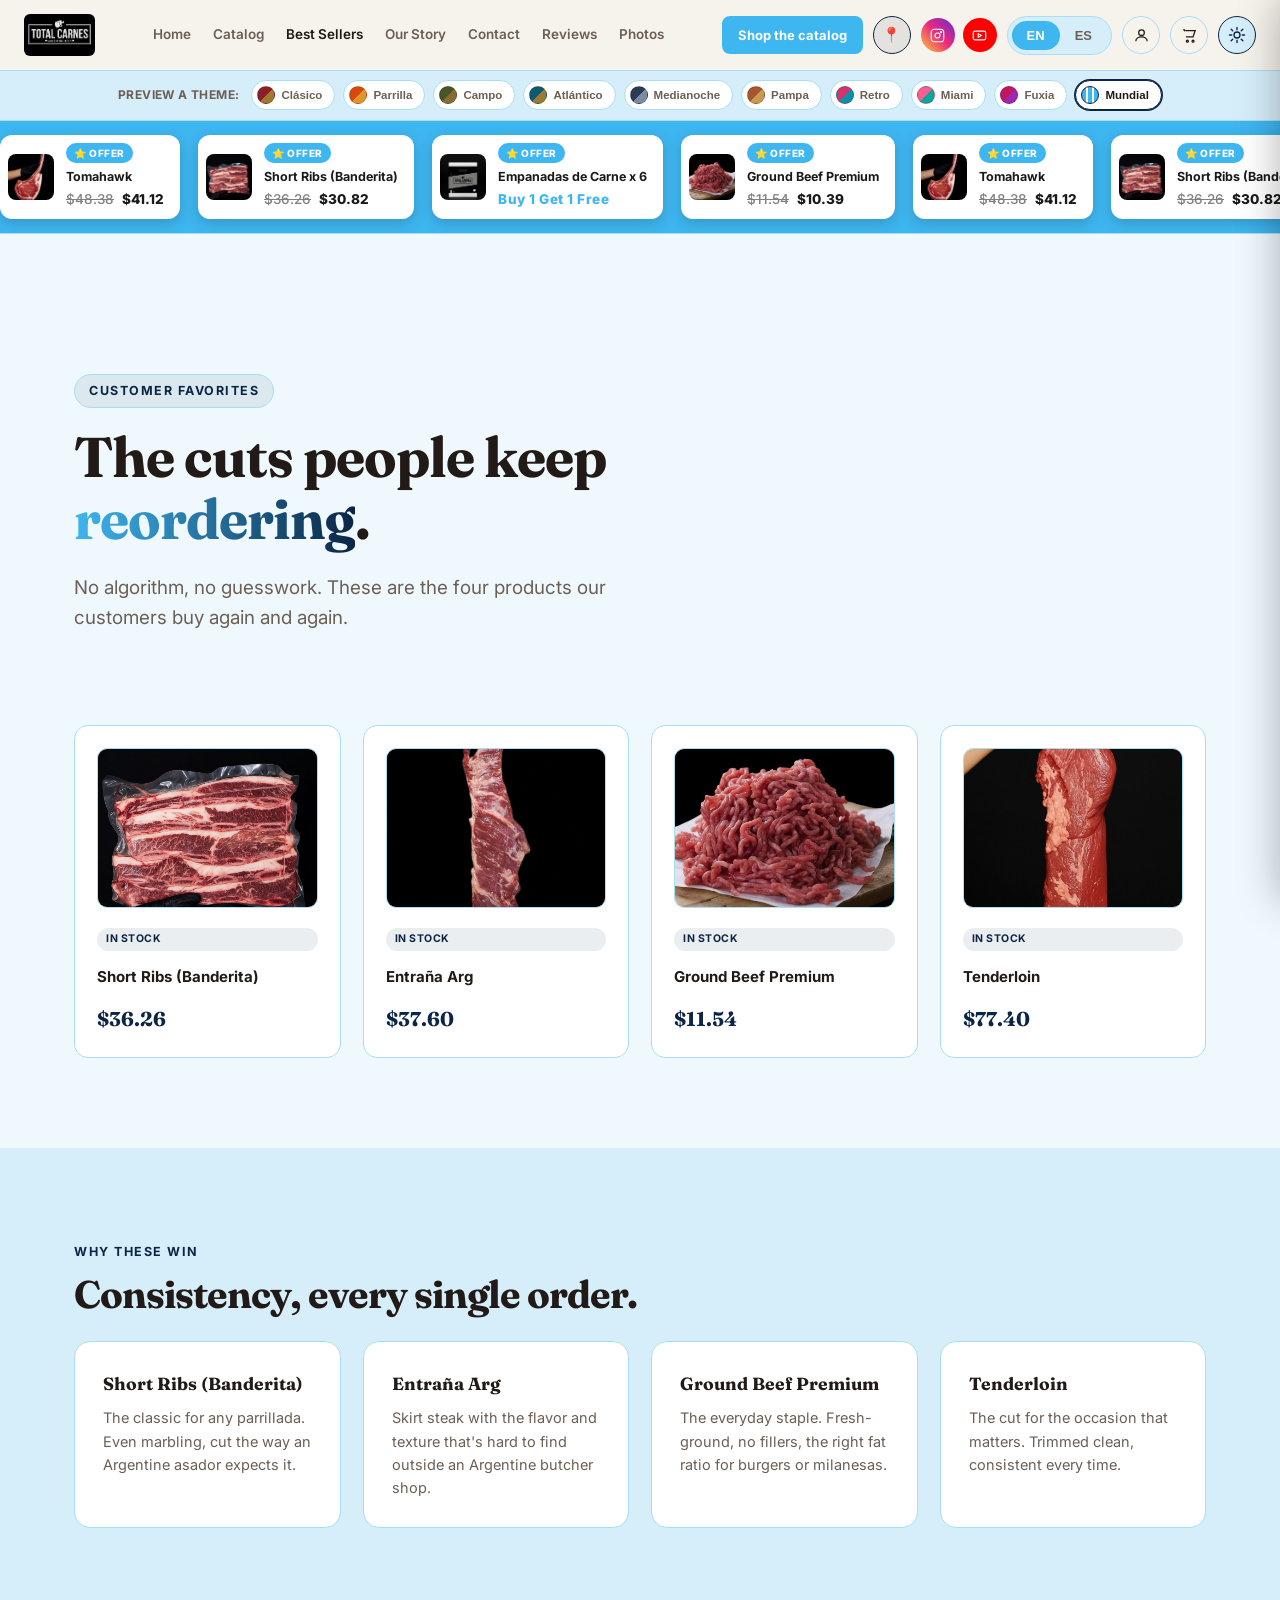
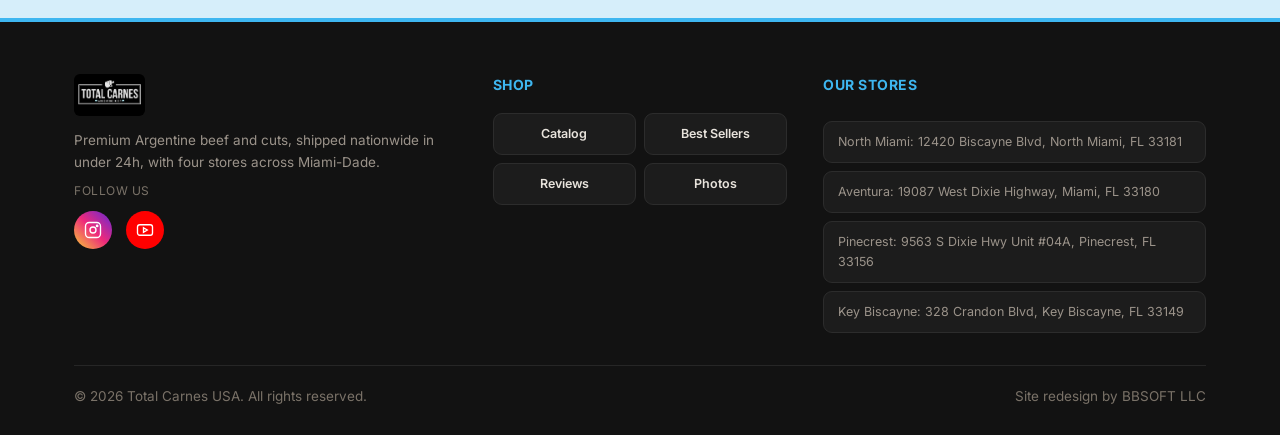
==== commit d5f00efc: "Fix theme swatch buttons rendering with their own palette's colors CSS rules like [data-palette="par" ====
--- a/best-sellers.html
+++ b/best-sellers.html
@@ -16,7 +16,7 @@
 <meta name="twitter:title" content="Best Sellers | Total Carnes USA">
 <meta name="twitter:description" content="The cuts Total Carnes USA customers reorder most: Short Ribs, Entraña, Ground Beef Premium and Tenderloin.">
 <meta name="twitter:image" content="https://totalcarnesusa.pages.dev/assets/images/store/storefront-day.png">
-<link rel="stylesheet" href="assets/style.css?v=40">
+<link rel="stylesheet" href="assets/style.css?v=42">
 </head>
 <body>
 
@@ -223,7 +223,7 @@
 
 <script src="assets/cart.js"></script>
 <script src="assets/common.js?v=24"></script>
-<script src="assets/catalog-data.js?v=26"></script>
+<script src="assets/catalog-data.js?v=27"></script>
 <script>
 initSite({
   en:{
--- a/assets/style.css
+++ b/assets/style.css
@@ -15,7 +15,7 @@
 }
 
 /* dark mode — softer charcoal/brown, not pure black */
-[data-theme="dark"]{
+html[data-theme="dark"]{
   --bg:#241a16;
   --bg-alt:#2c211c;
   --card:#342621;
@@ -27,21 +27,21 @@
   --accent-soft:rgba(179,64,74,0.16);
   --gold-soft:rgba(201,161,61,0.12);
 }
-[data-theme="dark"] .nav{background:rgba(36,26,22,0.96);}
-[data-theme="light"] .nav{background:rgba(246,242,236,0.96);}
+html[data-theme="dark"] .nav{background:rgba(36,26,22,0.96);}
+html[data-theme="light"] .nav{background:rgba(246,242,236,0.96);}
 .lang-toggle, .theme-toggle{background:rgba(255,255,255,0.6);}
-[data-theme="dark"] .lang-toggle, [data-theme="dark"] .theme-toggle{background:rgba(52,38,33,0.85);}
-[data-theme="light"] .btn-secondary:hover{background:var(--bg-alt);}
+html[data-theme="dark"] .lang-toggle, html[data-theme="dark"] .theme-toggle{background:rgba(52,38,33,0.85);}
+html[data-theme="light"] .btn-secondary:hover{background:var(--bg-alt);}
 
 /* alternate color palettes — distinct hue + tint, not just accent color */
 
 /* Parrilla — vivid fire orange, high-contrast char tones */
-[data-palette="parrilla"]{
+html[data-palette="parrilla"]{
   --accent:#d9480f; --accent2:#e0962a;
   --accent-soft:rgba(217,72,15,0.12); --gold-soft:rgba(224,150,42,0.14);
   --bg:#fdebd6; --bg-alt:#fad9b3; --card:#fffaf3; --border:#f0bd7d;
 }
-[data-theme="dark"][data-palette="parrilla"]{
+html[data-theme="dark"][data-palette="parrilla"]{
   --accent:#ff7a29; --accent2:#ffc24d;
   --accent-soft:rgba(255,122,41,0.22); --gold-soft:rgba(255,194,77,0.16);
   --bg:#1a0f08; --bg-alt:#23140a; --card:#2e190d; --border:#4a2812;
@@ -49,12 +49,12 @@
 }
 
 /* Campo — olive green, earthy cream */
-[data-palette="campo"]{
+html[data-palette="campo"]{
   --accent:#46562b; --accent2:#8a6c30;
   --accent-soft:rgba(70,86,43,0.1); --gold-soft:rgba(138,108,48,0.12);
   --bg:#f3f1e2; --bg-alt:#e7e2c8; --card:#ffffff; --border:#cdc49a;
 }
-[data-theme="dark"][data-palette="campo"]{
+html[data-theme="dark"][data-palette="campo"]{
   --accent:#7c9a52; --accent2:#c9a66b;
   --accent-soft:rgba(124,154,82,0.18); --gold-soft:rgba(201,166,107,0.14);
   --bg:#161a0f; --bg-alt:#1e2415; --card:#272e1c; --border:#3a4527;
@@ -62,12 +62,12 @@
 }
 
 /* Atlántico — teal & navy, coastal */
-[data-palette="atlantico"]{
+html[data-palette="atlantico"]{
   --accent:#0e5a73; --accent2:#9c7a2e;
   --accent-soft:rgba(14,90,115,0.1); --gold-soft:rgba(156,122,46,0.1);
   --bg:#e7f2f5; --bg-alt:#cfe6ec; --card:#ffffff; --border:#a9d2dc;
 }
-[data-theme="dark"][data-palette="atlantico"]{
+html[data-theme="dark"][data-palette="atlantico"]{
   --accent:#3a93b3; --accent2:#d4a13d;
   --accent-soft:rgba(58,147,179,0.18); --gold-soft:rgba(212,161,61,0.14);
   --bg:#081820; --bg-alt:#0d212a; --card:#142e38; --border:#234650;
@@ -75,12 +75,12 @@
 }
 
 /* Medianoche — navy/charcoal with silver, premium/elegant */
-[data-palette="medianoche"]{
+html[data-palette="medianoche"]{
   --accent:#2b3a55; --accent2:#7d8aa3;
   --accent-soft:rgba(43,58,85,0.1); --gold-soft:rgba(125,138,163,0.14);
   --bg:#eceef2; --bg-alt:#dde1e8; --card:#ffffff; --border:#c4cad6;
 }
-[data-theme="dark"][data-palette="medianoche"]{
+html[data-theme="dark"][data-palette="medianoche"]{
   --accent:#5b73a3; --accent2:#c7ccd6;
   --accent-soft:rgba(91,115,163,0.22); --gold-soft:rgba(199,204,214,0.12);
   --bg:#0a0d14; --bg-alt:#10141d; --card:#161b26; --border:#252c3b;
@@ -88,12 +88,12 @@
 }
 
 /* Pampa — terracotta & wheat, warm and neutral */
-[data-palette="pampa"]{
+html[data-palette="pampa"]{
   --accent:#a8542c; --accent2:#c79a4f;
   --accent-soft:rgba(168,84,44,0.1); --gold-soft:rgba(199,154,79,0.14);
   --bg:#f8eee0; --bg-alt:#efdfc4; --card:#ffffff; --border:#ddc295;
 }
-[data-theme="dark"][data-palette="pampa"]{
+html[data-theme="dark"][data-palette="pampa"]{
   --accent:#d37a45; --accent2:#e0bb73;
   --accent-soft:rgba(211,122,69,0.2); --gold-soft:rgba(224,187,115,0.14);
   --bg:#1d140d; --bg-alt:#261b11; --card:#312317; --border:#4a3520;
@@ -101,43 +101,43 @@
 }
 
 /* Retro — 1980s arcade/console: neon magenta + green, pixel font */
-[data-palette="retro"]{
+html[data-palette="retro"]{
   --accent:#d6336c; --accent2:#0891a8;
   --accent-soft:rgba(214,51,108,0.1); --gold-soft:rgba(8,145,168,0.12);
   --bg:#e9e6f7; --bg-alt:#d9d3ef; --card:#ffffff; --border:#bdb3e0;
 }
-[data-theme="dark"][data-palette="retro"]{
+html[data-theme="dark"][data-palette="retro"]{
   --accent:#ff2e88; --accent2:#39ff8c;
   --accent-soft:rgba(255,46,136,0.22); --gold-soft:rgba(57,255,140,0.14);
   --bg:#0a0a18; --bg-alt:#11112a; --card:#181838; --border:#2e2e58;
   --text:#eef0ff; --muted:#9b9bc9;
 }
 /* retro accent font only on big display headings — keeps Fraunces everywhere else */
-[data-palette="retro"] h1{
+html[data-palette="retro"] h1{
   font-family:'VT323', monospace;letter-spacing:1px;text-transform:uppercase;
 }
-[data-palette="retro"] .product-card, [data-palette="retro"] .card, [data-palette="retro"] .location-card{
+html[data-palette="retro"] .product-card, html[data-palette="retro"] .card, html[data-palette="retro"] .location-card{
   border-width:2px;border-style:solid;position:relative;
 }
-[data-theme="dark"][data-palette="retro"] .product-card:hover,
-[data-theme="dark"][data-palette="retro"] .card:hover{
+html[data-theme="dark"][data-palette="retro"] .product-card:hover,
+html[data-theme="dark"][data-palette="retro"] .card:hover{
   box-shadow:0 0 0 2px var(--accent2), 0 0 18px rgba(57,255,140,0.4);
 }
 /* small retro game-icon stickers on cards, decorative only */
-[data-palette="retro"] .product-card::after, [data-palette="retro"] .card::after{
+html[data-palette="retro"] .product-card::after, html[data-palette="retro"] .card::after{
   content:'🕹️';position:absolute;top:10px;right:10px;font-size:15px;opacity:.55;
 }
-[data-palette="retro"] .product-card:nth-child(3n+2)::after, [data-palette="retro"] .card:nth-child(3n+2)::after{content:'👾';}
-[data-palette="retro"] .product-card:nth-child(3n+3)::after, [data-palette="retro"] .card:nth-child(3n+3)::after{content:'🍄';}
-[data-palette="retro"] .eyebrow::before{content:'⭐ ';}
+html[data-palette="retro"] .product-card:nth-child(3n+2)::after, html[data-palette="retro"] .card:nth-child(3n+2)::after{content:'👾';}
+html[data-palette="retro"] .product-card:nth-child(3n+3)::after, html[data-palette="retro"] .card:nth-child(3n+3)::after{content:'🍄';}
+html[data-palette="retro"] .eyebrow::before{content:'⭐ ';}
 
 /* Miami — Inter Miami CF pink & black */
-[data-palette="miami"]{
+html[data-palette="miami"]{
   --accent:#f7b5cd; --accent2:#1a1a1a;
   --accent-soft:rgba(247,181,205,0.18); --gold-soft:rgba(26,26,26,0.08);
   --bg:#fff0f6; --bg-alt:#fde1ec; --card:#ffffff; --border:#f6c4dc;
 }
-[data-theme="dark"][data-palette="miami"]{
+html[data-theme="dark"][data-palette="miami"]{
   --accent:#ff6fb0; --accent2:#f7b5cd;
   --accent-soft:rgba(255,111,176,0.22); --gold-soft:rgba(247,181,205,0.14);
   --bg:#120608; --bg-alt:#1a0b0f; --card:#241016; --border:#3a1c26;
@@ -145,12 +145,12 @@
 }
 
 /* Mundial — Argentina albiceleste, vivid sky blue & navy */
-[data-palette="mundial"]{
+html[data-palette="mundial"]{
   --accent:#3eb6f0; --accent2:#0b2545;
   --accent-soft:rgba(62,182,240,0.14); --gold-soft:rgba(11,37,69,0.08);
   --bg:#eef8fd; --bg-alt:#d6eefa; --card:#ffffff; --border:#a8def5;
 }
-[data-theme="dark"][data-palette="mundial"]{
+html[data-theme="dark"][data-palette="mundial"]{
   --accent:#5cd0ff; --accent2:#ffd54a;
   --accent-soft:rgba(92,208,255,0.22); --gold-soft:rgba(255,213,74,0.14);
   --bg:#040d1a; --bg-alt:#081729; --card:#0d2138; --border:#16385a;
@@ -158,12 +158,12 @@
 }
 
 /* Fuxia — vivid magenta/fuchsia with deep purple */
-[data-palette="fuxia"]{
+html[data-palette="fuxia"]{
   --accent:#c2185b; --accent2:#9c27b0;
   --accent-soft:rgba(194,24,91,0.1); --gold-soft:rgba(156,39,176,0.12);
   --bg:#fdf0f6; --bg-alt:#fbe0ee; --card:#ffffff; --border:#f3b8da;
 }
-[data-theme="dark"][data-palette="fuxia"]{
+html[data-theme="dark"][data-palette="fuxia"]{
   --accent:#ff3d9a; --accent2:#c454e0;
   --accent-soft:rgba(255,61,154,0.22); --gold-soft:rgba(196,84,224,0.16);
   --bg:#1a0a14; --bg-alt:#23101c; --card:#2e1426; --border:#4a1f3c;
@@ -175,7 +175,7 @@
   position:fixed;inset:0;pointer-events:none;z-index:400;overflow:hidden;display:none;
   contain:strict;
 }
-[data-palette="parrilla"] .smoke-layer{display:block;}
+html[data-palette="parrilla"] .smoke-layer{display:block;}
 .smoke-col{position:absolute;bottom:-40px;width:120px;height:100%;}
 .smoke-col.c1{left:2%;}
 .smoke-col.c2{left:22%;}
@@ -189,7 +189,7 @@
   filter:blur(7px);opacity:0;animation:smoke-rise 7s cubic-bezier(.3,.6,.4,1) infinite;
   will-change:transform,opacity;
 }
-[data-theme="dark"] .smoke-puff{
+html[data-theme="dark"] .smoke-puff{
   background:radial-gradient(ellipse at 50% 60%, rgba(225,225,225,0.22) 0%, rgba(190,190,190,0.14) 40%, rgba(160,160,160,0.06) 65%, transparent 80%);
 }
 .smoke-puff.p2{width:80px;height:140px;animation-delay:1.6s;filter:blur(9px);}
@@ -221,7 +221,7 @@
   pointer-events:none;z-index:401;display:none;overflow:visible;
   contain:layout style paint;
 }
-[data-palette="parrilla"] .flame-strip{display:block;}
+html[data-palette="parrilla"] .flame-strip{display:block;}
 .flame-strip::before{
   content:'';position:absolute;bottom:0;left:0;width:100%;height:22px;
   background:linear-gradient(0deg, rgba(255,110,20,0.35), transparent);
@@ -356,6 +356,7 @@
 .swatch-btn:hover{border-color:var(--accent2);}
 .swatch-btn.active{border-color:var(--accent2);color:var(--text);box-shadow:0 0 0 1px var(--accent2);}
 .swatch-dot{width:18px;height:18px;border-radius:50%;flex:0 0 auto;border:1px solid rgba(0,0,0,0.15);}
+html[data-theme="dark"] .swatch-dot{border-color:rgba(255,255,255,0.4);}
 .swatch-dot.sw-classic{background:linear-gradient(135deg,#8e1d2c 50%,#9c7a2e 50%);}
 .swatch-dot.sw-parrilla{background:linear-gradient(135deg,#d9480f 50%,#e0962a 50%);}
 .swatch-dot.sw-campo{background:linear-gradient(135deg,#46562b 50%,#8a6c30 50%);}
@@ -404,8 +405,8 @@
 .theme-toggle:hover{background:var(--accent2);color:#fff;box-shadow:0 0 14px var(--gold-soft);}
 .theme-toggle svg{width:18px;height:18px;}
 .theme-toggle .icon-sun{display:none;}
-[data-theme="light"] .theme-toggle .icon-sun{display:block;}
-[data-theme="light"] .theme-toggle .icon-moon{display:none;}
+html[data-theme="light"] .theme-toggle .icon-sun{display:block;}
+html[data-theme="light"] .theme-toggle .icon-moon{display:none;}
 
 /* nav */
 .nav{
@@ -733,26 +734,26 @@
 .range-slider .range-min-label, .range-slider .range-max-label{font-size:11px;color:var(--muted);flex:0 0 auto;}
 .range-slider-track-wrap{position:relative;flex:1 1 auto;height:42px;}
 .range-slider-track-wrap input[type="range"]{
-  position:absolute;top:18px;left:0;width:100%;height:8px;
+  position:absolute;top:20px;left:0;width:100%;height:4px;
   -webkit-appearance:none;appearance:none;background:transparent;pointer-events:none;margin:0;
 }
 .range-slider-track-wrap input[type="range"]::-webkit-slider-thumb{
-  -webkit-appearance:none;pointer-events:auto;width:26px;height:26px;border-radius:50%;
-  background:var(--accent2);border:4px solid var(--card);cursor:grab;margin-top:-9px;
-  box-shadow:0 2px 8px rgba(0,0,0,0.35);
-}
+  -webkit-appearance:none;pointer-events:auto;width:18px;height:18px;border-radius:50%;
+  background:var(--card);border:3px solid var(--accent);cursor:grab;margin-top:-7px;
+  box-shadow:0 1px 4px rgba(0,0,0,0.25);transition:transform .15s;
+}
+.range-slider-track-wrap input[type="range"]:active::-webkit-slider-thumb{transform:scale(1.15);}
 .range-slider-track-wrap input[type="range"]::-moz-range-thumb{
-  pointer-events:auto;width:26px;height:26px;border-radius:50%;
-  background:var(--accent2);border:4px solid var(--card);cursor:grab;
-  box-shadow:0 2px 8px rgba(0,0,0,0.35);
+  pointer-events:auto;width:18px;height:18px;border-radius:50%;
+  background:var(--card);border:3px solid var(--accent);cursor:grab;
+  box-shadow:0 1px 4px rgba(0,0,0,0.25);
 }
 .range-track{
-  position:absolute;top:20px;left:0;right:0;height:8px;background:var(--border);border-radius:999px;
-  box-shadow:inset 0 1px 2px rgba(0,0,0,0.15);
+  position:absolute;top:22px;left:0;right:0;height:4px;background:var(--border);border-radius:999px;
 }
 .range-track-fill{
-  position:absolute;top:20px;height:8px;
-  background:linear-gradient(90deg,var(--accent),var(--accent2));border-radius:999px;
+  position:absolute;top:22px;height:4px;
+  background:var(--accent);border-radius:999px;
 }
 
 /* category tabs */
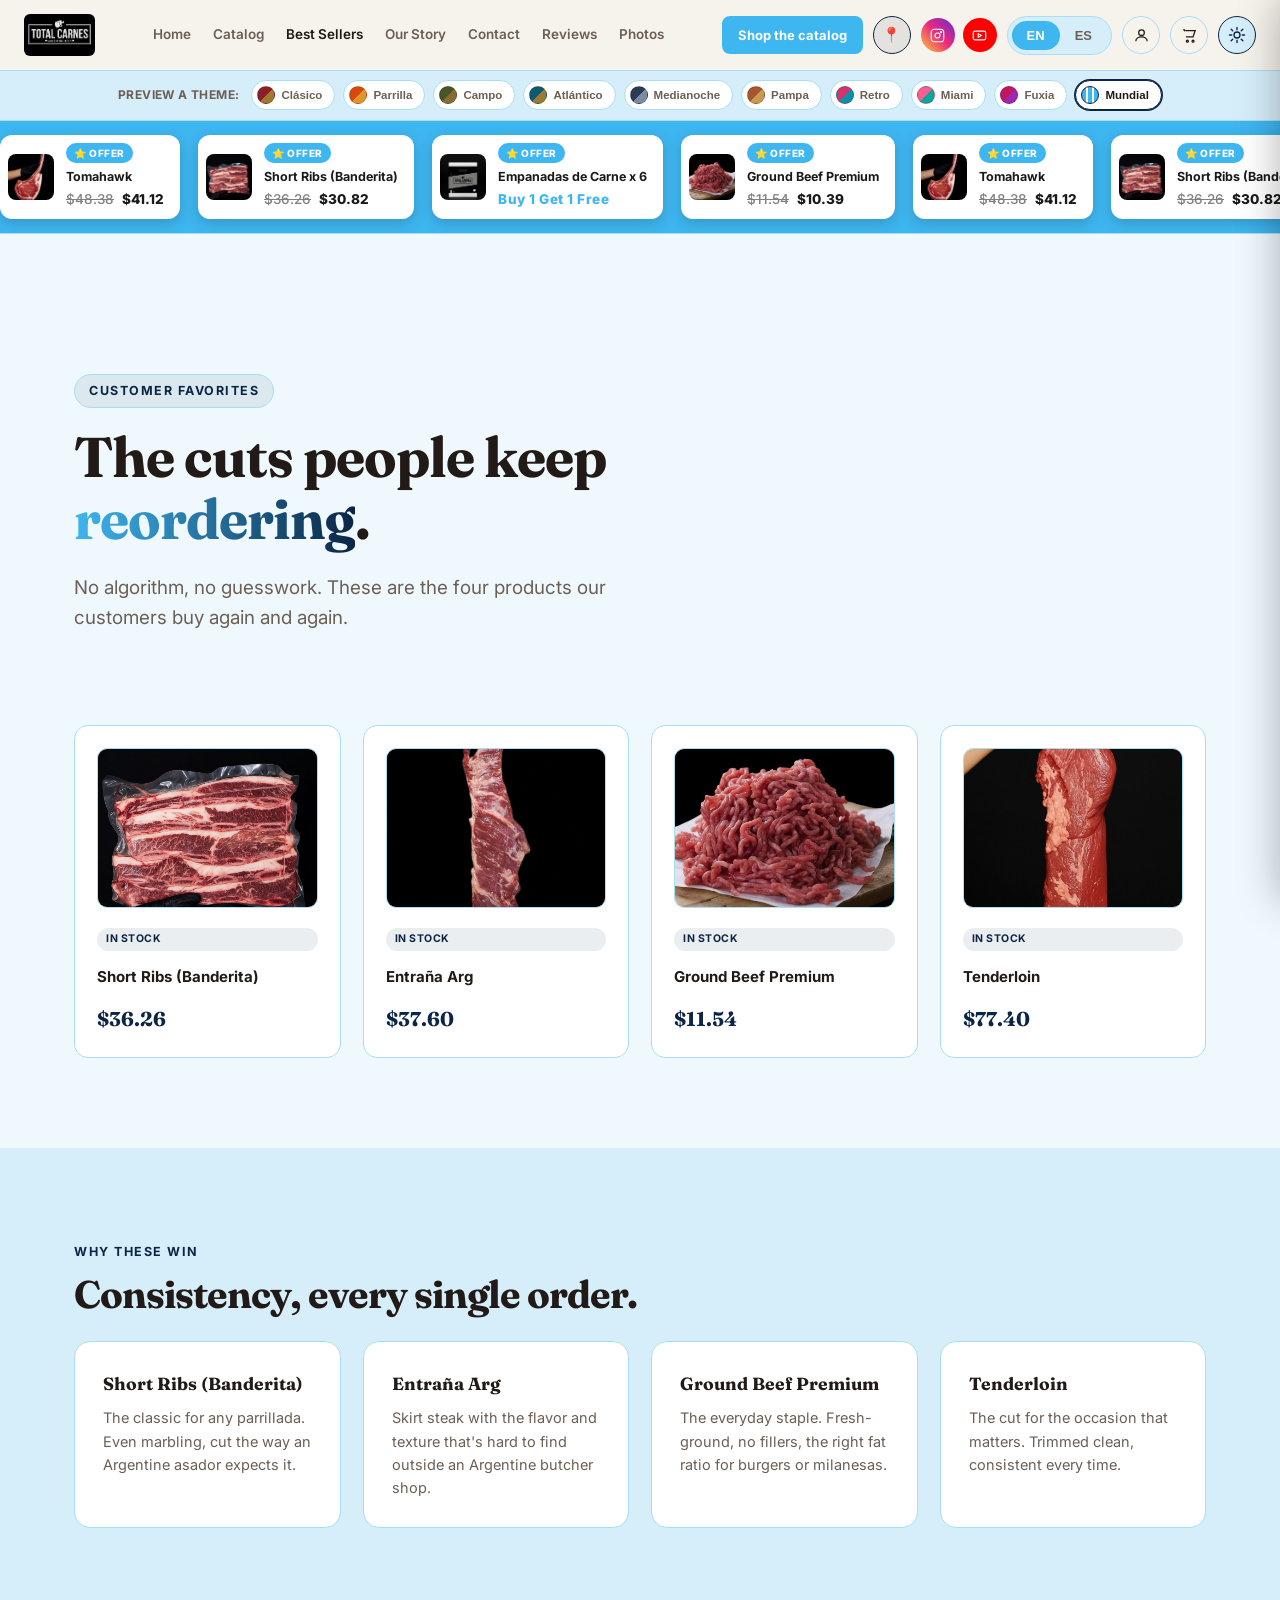
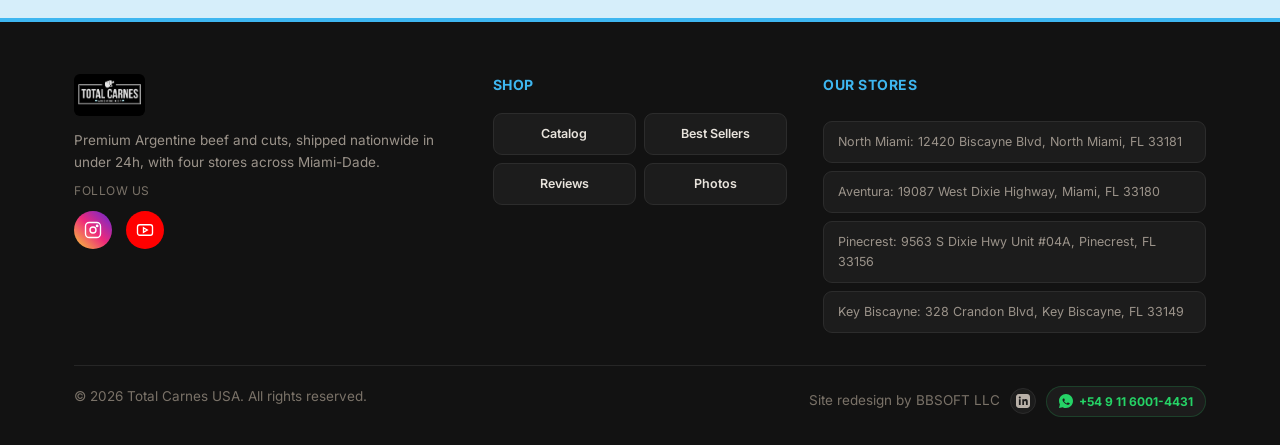
==== commit 9b062614: "Add LinkedIn/WhatsApp to footer credit, fix shipping address field width Added a LinkedIn icon link " ====
--- a/best-sellers.html
+++ b/best-sellers.html
@@ -16,7 +16,7 @@
 <meta name="twitter:title" content="Best Sellers | Total Carnes USA">
 <meta name="twitter:description" content="The cuts Total Carnes USA customers reorder most: Short Ribs, Entraña, Ground Beef Premium and Tenderloin.">
 <meta name="twitter:image" content="https://totalcarnesusa.pages.dev/assets/images/store/storefront-day.png">
-<link rel="stylesheet" href="assets/style.css?v=42">
+<link rel="stylesheet" href="assets/style.css?v=43">
 </head>
 <body>
 
@@ -216,7 +216,11 @@
     </div>
     <div class="footer-bottom">
       <span data-i18n="footer_rights">© 2026 Total Carnes USA. All rights reserved.</span>
-      <span data-i18n="footer_credit">Site redesign by BBSOFT LLC</span>
+      <span class="footer-credit-row">
+        <span data-i18n="footer_credit">Site redesign by BBSOFT LLC</span>
+        <a class="footer-credit-link" href="https://www.linkedin.com/in/ariel-belossi/" target="_blank" rel="noopener" aria-label="LinkedIn"><svg viewBox="0 0 24 24" fill="currentColor"><path d="M19 0H5C2.24 0 0 2.24 0 5v14c0 2.76 2.24 5 5 5h14c2.76 0 5-2.24 5-5V5c0-2.76-2.24-5-5-5zM8 19H5V9h3v10zM6.5 7.73c-.97 0-1.75-.79-1.75-1.75S5.53 4.23 6.5 4.23s1.75.79 1.75 1.75-.78 1.75-1.75 1.75zM20 19h-3v-4.5c0-1.07-.02-2.45-1.5-2.45-1.5 0-1.73 1.17-1.73 2.37V19h-3V9h2.88v1.23h.04c.4-.76 1.38-1.56 2.84-1.56 3.04 0 3.6 2 3.6 4.59V19z"></path></svg></a>
+        <a class="footer-whatsapp" href="https://wa.me/5491160014431" target="_blank" rel="noopener" aria-label="WhatsApp"><svg viewBox="0 0 24 24" fill="currentColor"><path d="M12 0C5.4 0 0 5.4 0 12c0 2.12.56 4.1 1.53 5.83L0 24l6.33-1.5C8 23.43 9.96 24 12 24c6.6 0 12-5.4 12-12S18.6 0 12 0zm6.07 16.93c-.27.76-1.58 1.45-2.18 1.53-.56.08-1.05.27-3.52-.74-2.98-1.2-4.9-4.17-5.05-4.36-.15-.19-1.2-1.6-1.2-3.05 0-1.45.76-2.16 1.03-2.45.27-.29.59-.36.79-.36h.57c.18 0 .43 0 .62.47.24.58.81 2.02.88 2.17.07.15.12.32 0 .51-.6.94-1.18 1.18-1.18 1.18-.18.12-.21.31-.1.51 1.13 2.05 2.45 2.93 4.4 3.74.2.08.32.06.45-.07.13-.13.83-.94 1.06-1.27.22-.32.44-.27.74-.16.3.11 1.9.9 2.23 1.06.33.17.55.25.63.4.08.14.08.83-.19 1.6z"></path></svg> +54 9 11 6001-4431</a>
+      </span>
     </div>
   </div>
 </footer>
--- a/assets/style.css
+++ b/assets/style.css
@@ -876,7 +876,8 @@
 .pickup-info a{color:var(--accent2);font-weight:700;}
 
 /* address autocomplete */
-.autocomplete-wrap{position:relative;}
+.autocomplete-wrap{position:relative;width:100%;}
+.autocomplete-wrap input{width:100%;}
 .autocomplete-list{
   position:absolute;top:100%;left:0;right:0;z-index:50;
   background:var(--card);border:1px solid var(--border);border-radius:10px;
@@ -895,6 +896,19 @@
 .footer-col a, .footer-col p{display:block;color:#9b938a;margin-bottom:8px;}
 .footer-col a:hover{color:var(--accent);}
 .footer-bottom{border-top:1px solid #262626;padding-top:20px;display:flex;flex-wrap:wrap;gap:10px;justify-content:space-between;color:#7a7268;}
+.footer-credit-row{display:flex;align-items:center;gap:10px;flex-wrap:wrap;}
+.footer-credit-link{
+  display:inline-flex;align-items:center;justify-content:center;width:26px;height:26px;
+  border-radius:50%;background:#1c1c1c;border:1px solid #2c2c2c;color:#b8b0a8;transition:all .2s;
+}
+.footer-credit-link svg{width:14px;height:14px;}
+.footer-credit-link:hover{border-color:#0a66c2;color:#0a66c2;}
+.footer-whatsapp{
+  display:inline-flex;align-items:center;gap:6px;width:auto;border-radius:999px;padding:5px 12px;
+  background:#1c1c1c;border:1px solid #25d36633;color:#25d366;font-weight:700;font-size:12px;
+}
+.footer-whatsapp svg{width:14px;height:14px;}
+.footer-whatsapp:hover{background:#25d366;color:#0c1c12;border-color:#25d366;}
 .footer-follow-label{font-size:12px;color:#7a7268;text-transform:uppercase;letter-spacing:.5px;margin-bottom:10px;display:block;}
 .brand-links{display:flex;gap:14px;}
 .nav-brand{display:none;gap:8px;flex:0 0 auto;}
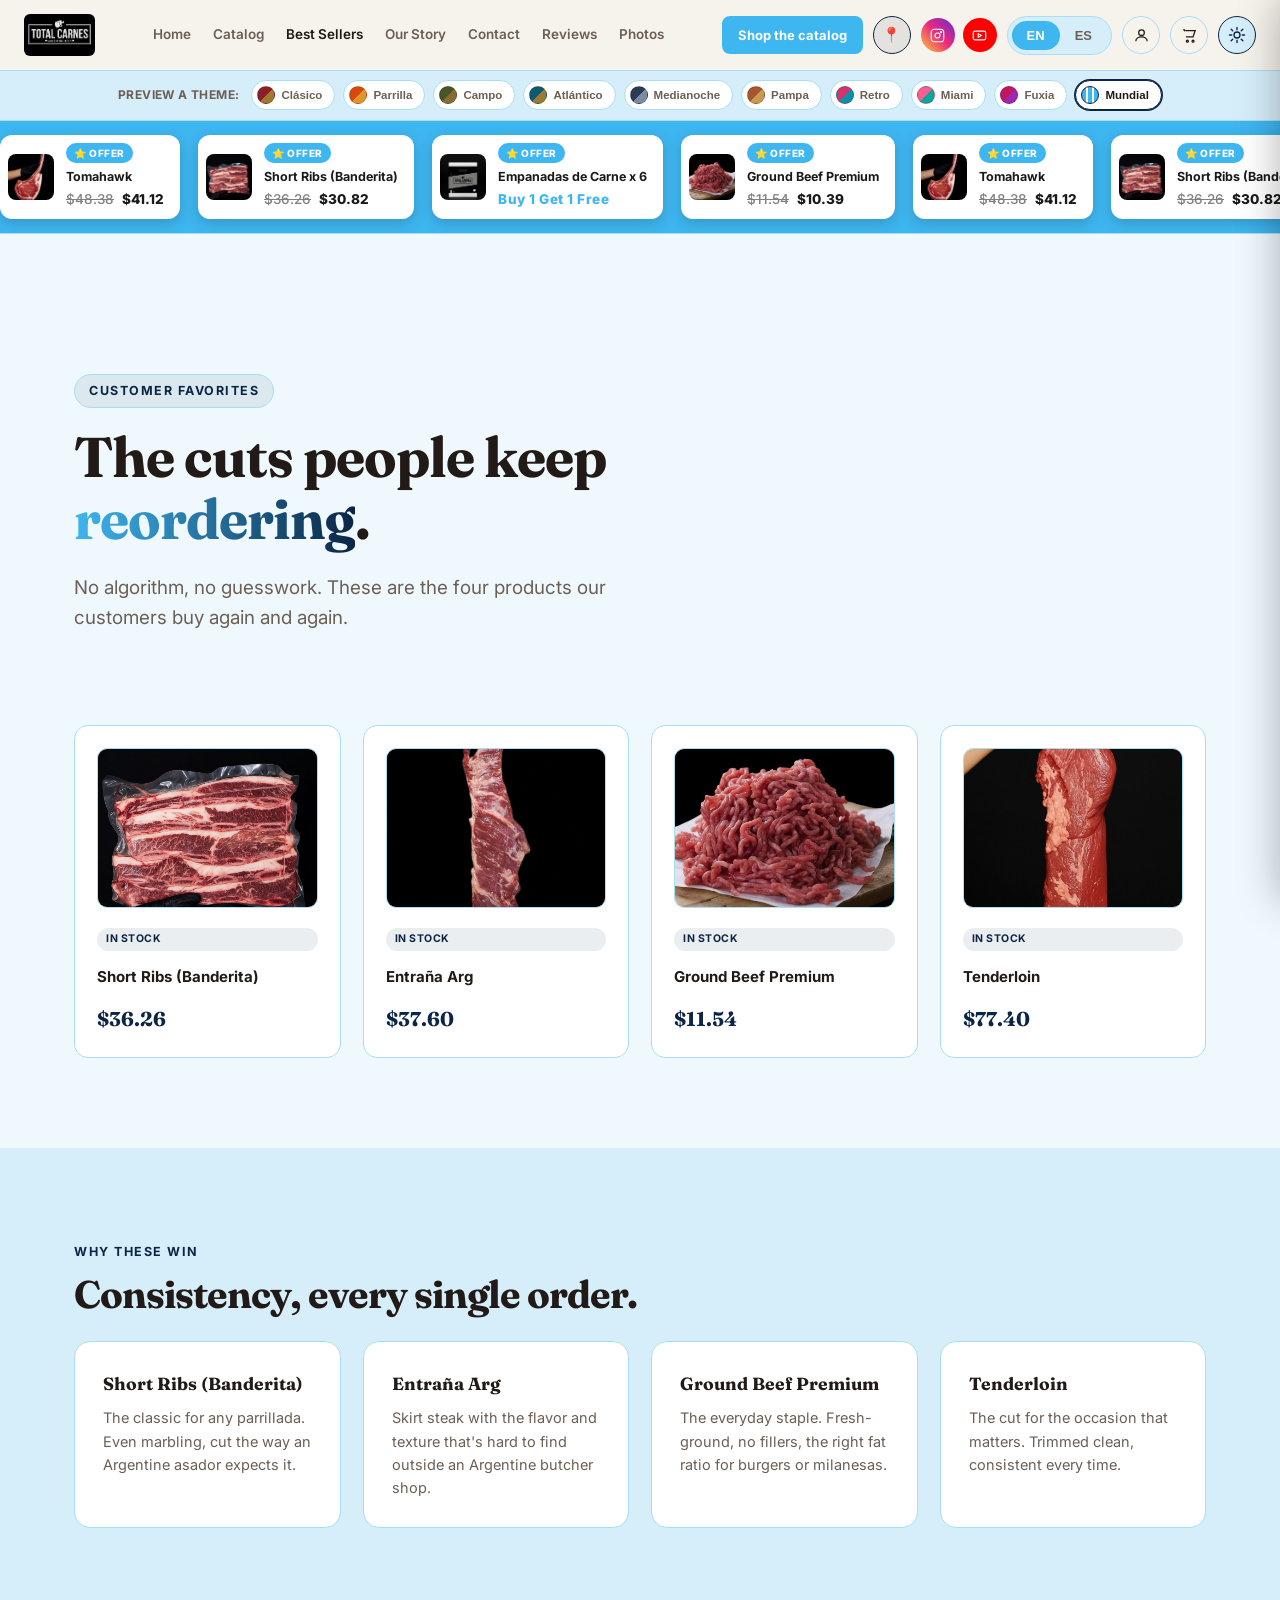
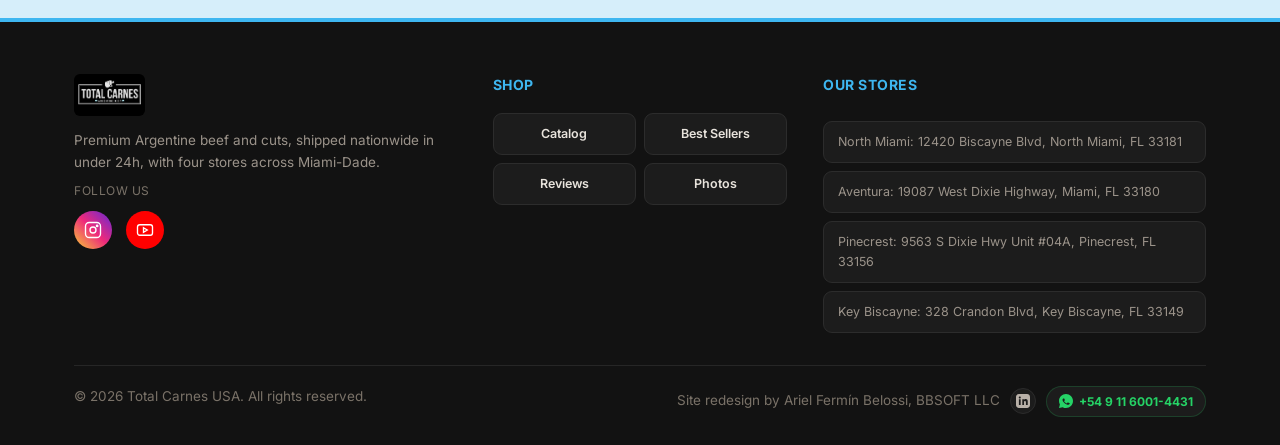
==== commit 2955d157: "Add personal name to footer credit line Co-Authored-By: Claude Sonnet 4.6 <noreply@anthropic.com>" ====
--- a/best-sellers.html
+++ b/best-sellers.html
@@ -226,7 +226,7 @@
 </footer>
 
 <script src="assets/cart.js"></script>
-<script src="assets/common.js?v=24"></script>
+<script src="assets/common.js?v=25"></script>
 <script src="assets/catalog-data.js?v=27"></script>
 <script>
 initSite({
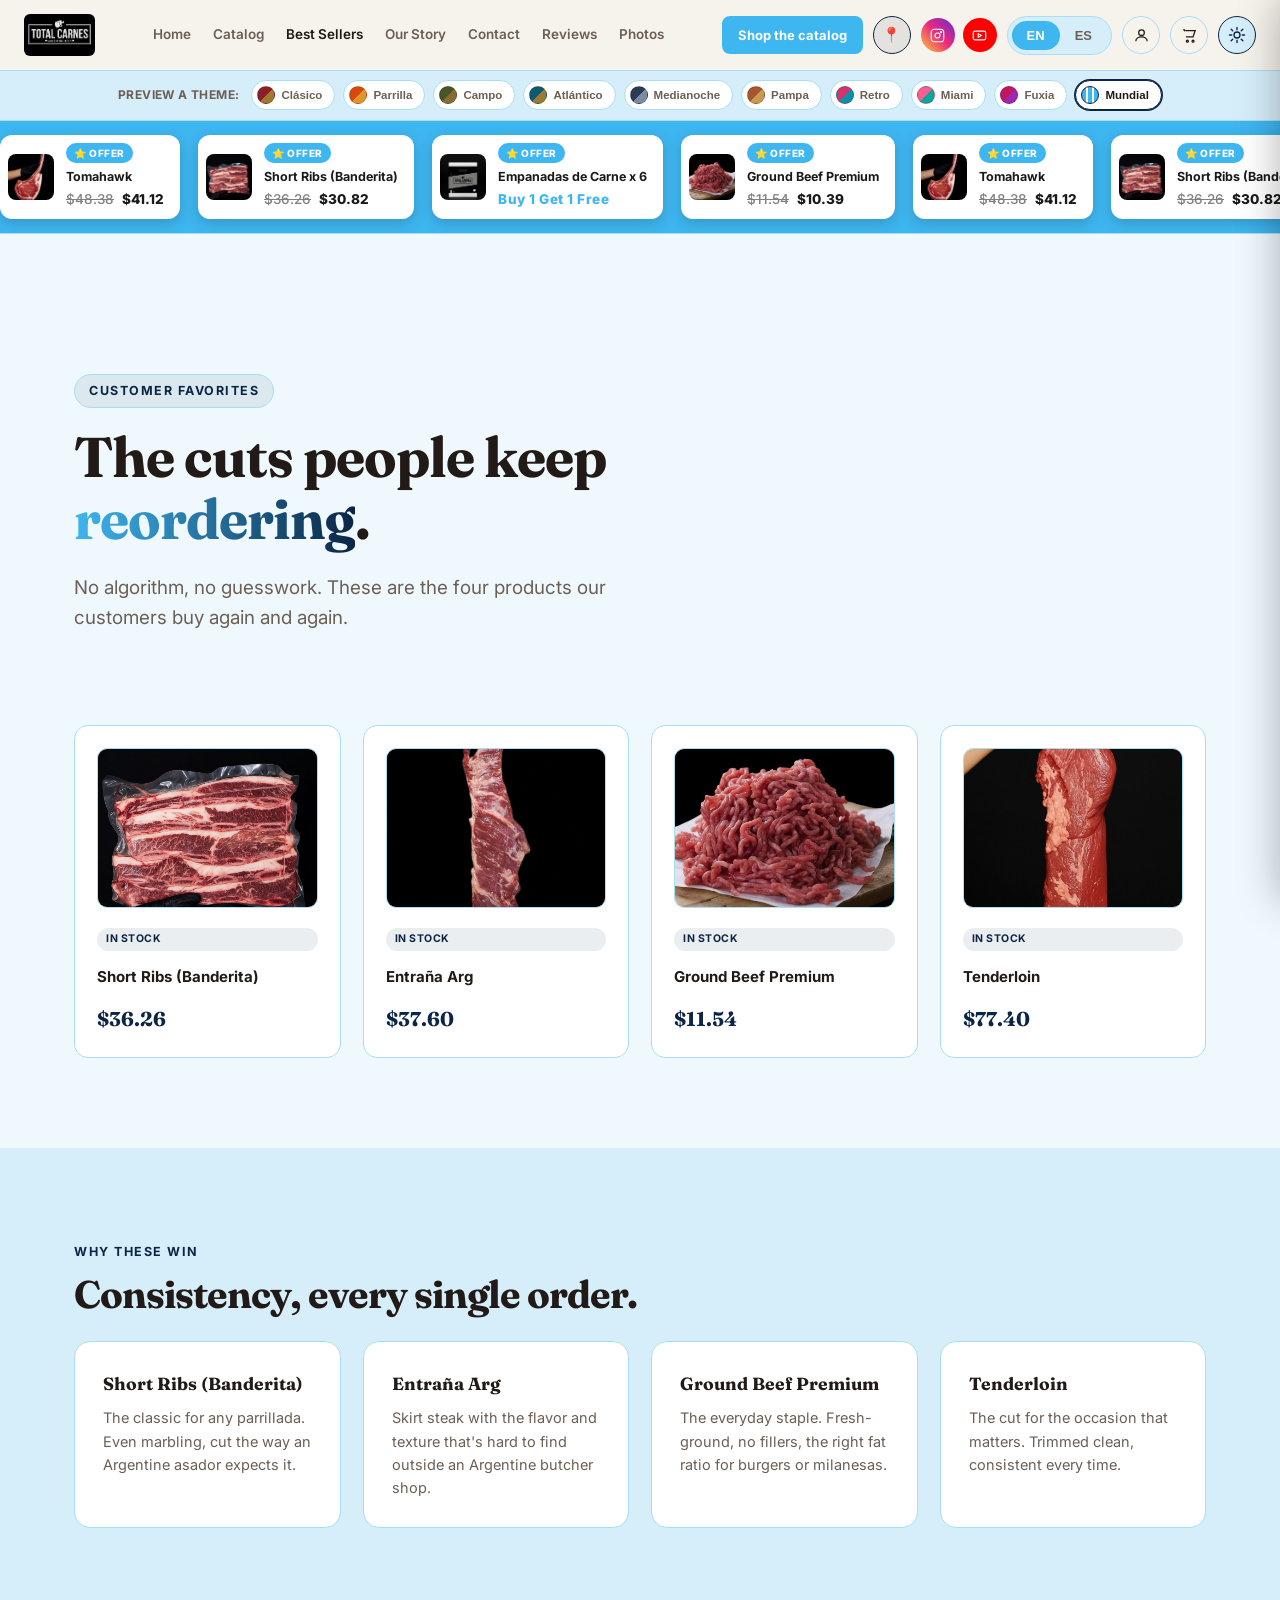
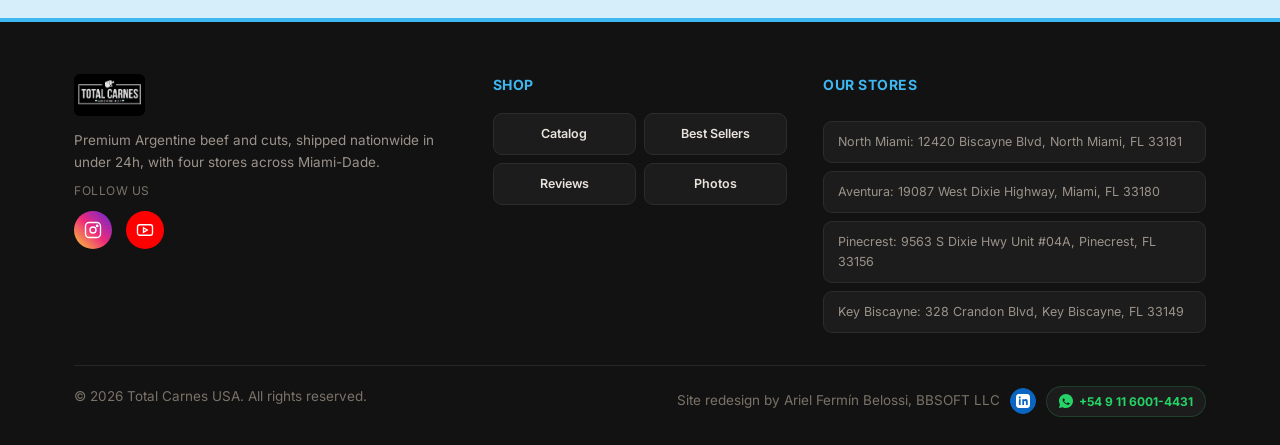
==== commit 4c69c727: "Make the footer LinkedIn icon use LinkedIn's brand blue Co-Authored-By: Claude Sonnet 4.6 <noreply@a" ====
--- a/best-sellers.html
+++ b/best-sellers.html
@@ -16,7 +16,7 @@
 <meta name="twitter:title" content="Best Sellers | Total Carnes USA">
 <meta name="twitter:description" content="The cuts Total Carnes USA customers reorder most: Short Ribs, Entraña, Ground Beef Premium and Tenderloin.">
 <meta name="twitter:image" content="https://totalcarnesusa.pages.dev/assets/images/store/storefront-day.png">
-<link rel="stylesheet" href="assets/style.css?v=43">
+<link rel="stylesheet" href="assets/style.css?v=44">
 </head>
 <body>
 
--- a/assets/style.css
+++ b/assets/style.css
@@ -899,10 +899,10 @@
 .footer-credit-row{display:flex;align-items:center;gap:10px;flex-wrap:wrap;}
 .footer-credit-link{
   display:inline-flex;align-items:center;justify-content:center;width:26px;height:26px;
-  border-radius:50%;background:#1c1c1c;border:1px solid #2c2c2c;color:#b8b0a8;transition:all .2s;
+  border-radius:50%;background:#0a66c2;border:1px solid #0a66c2;color:#fff;transition:all .2s;
 }
 .footer-credit-link svg{width:14px;height:14px;}
-.footer-credit-link:hover{border-color:#0a66c2;color:#0a66c2;}
+.footer-credit-link:hover{background:#0856a3;border-color:#0856a3;}
 .footer-whatsapp{
   display:inline-flex;align-items:center;gap:6px;width:auto;border-radius:999px;padding:5px 12px;
   background:#1c1c1c;border:1px solid #25d36633;color:#25d366;font-weight:700;font-size:12px;
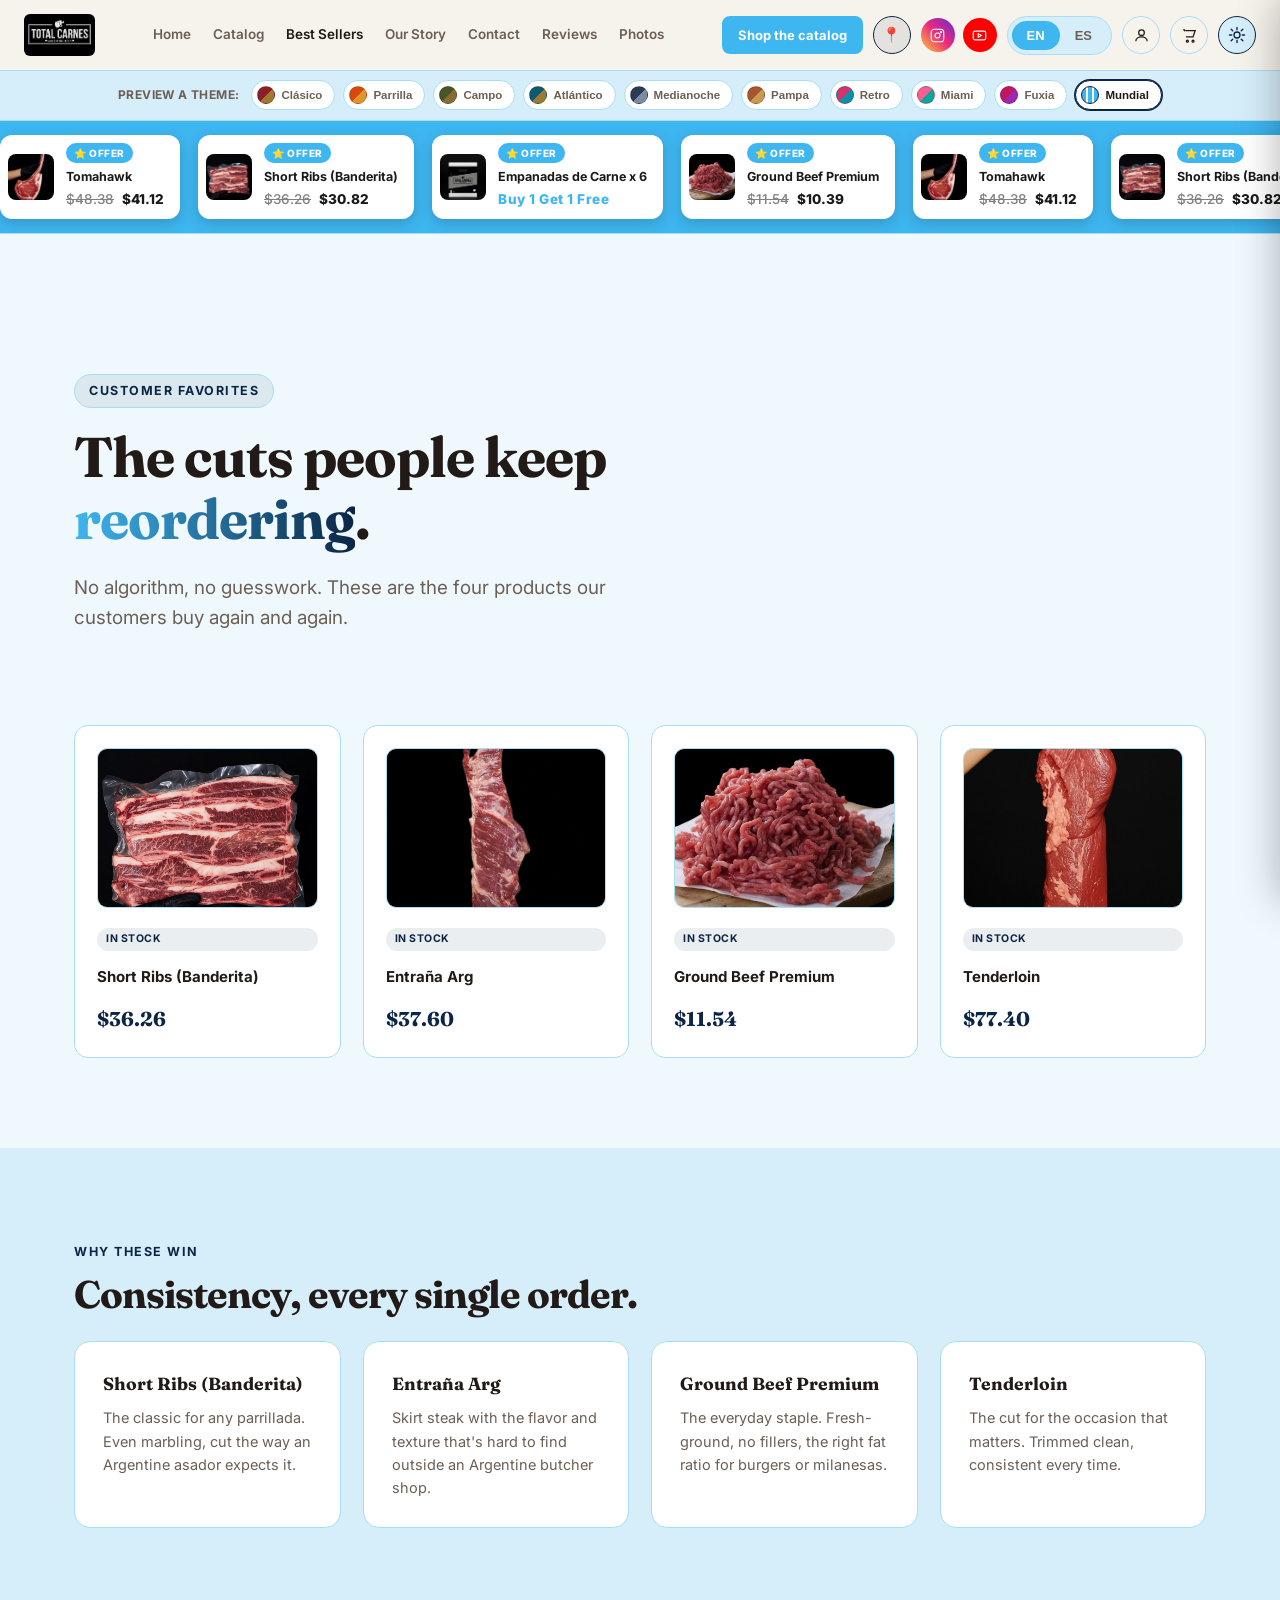
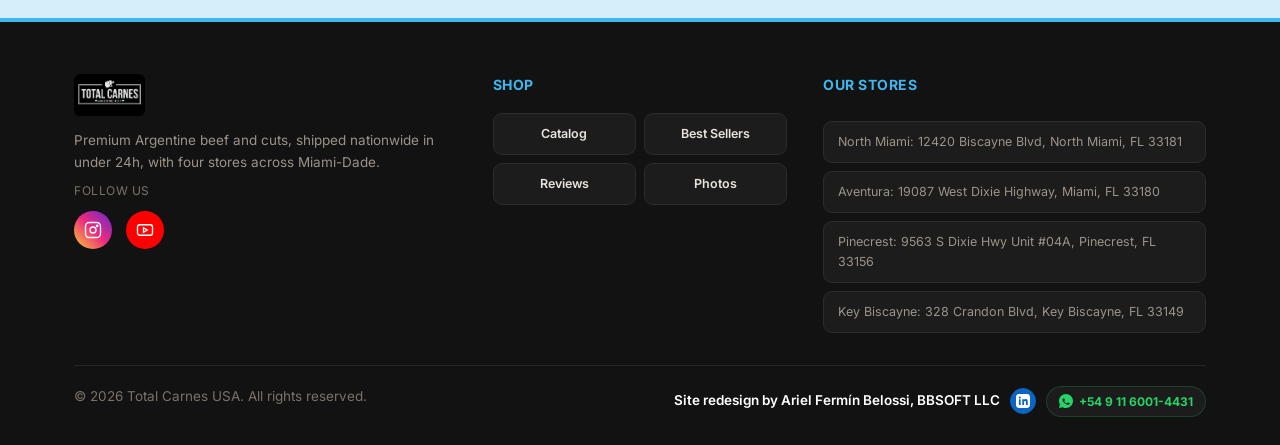
==== commit f554e7dd: "Make the footer credit name white/bold so it stands out Co-Authored-By: Claude Sonnet 4.6 <noreply@a" ====
--- a/best-sellers.html
+++ b/best-sellers.html
@@ -16,7 +16,7 @@
 <meta name="twitter:title" content="Best Sellers | Total Carnes USA">
 <meta name="twitter:description" content="The cuts Total Carnes USA customers reorder most: Short Ribs, Entraña, Ground Beef Premium and Tenderloin.">
 <meta name="twitter:image" content="https://totalcarnesusa.pages.dev/assets/images/store/storefront-day.png">
-<link rel="stylesheet" href="assets/style.css?v=44">
+<link rel="stylesheet" href="assets/style.css?v=45">
 </head>
 <body>
 
--- a/assets/style.css
+++ b/assets/style.css
@@ -897,6 +897,7 @@
 .footer-col a:hover{color:var(--accent);}
 .footer-bottom{border-top:1px solid #262626;padding-top:20px;display:flex;flex-wrap:wrap;gap:10px;justify-content:space-between;color:#7a7268;}
 .footer-credit-row{display:flex;align-items:center;gap:10px;flex-wrap:wrap;}
+.footer-credit-row [data-i18n="footer_credit"]{color:#fff;font-weight:600;}
 .footer-credit-link{
   display:inline-flex;align-items:center;justify-content:center;width:26px;height:26px;
   border-radius:50%;background:#0a66c2;border:1px solid #0a66c2;color:#fff;transition:all .2s;
